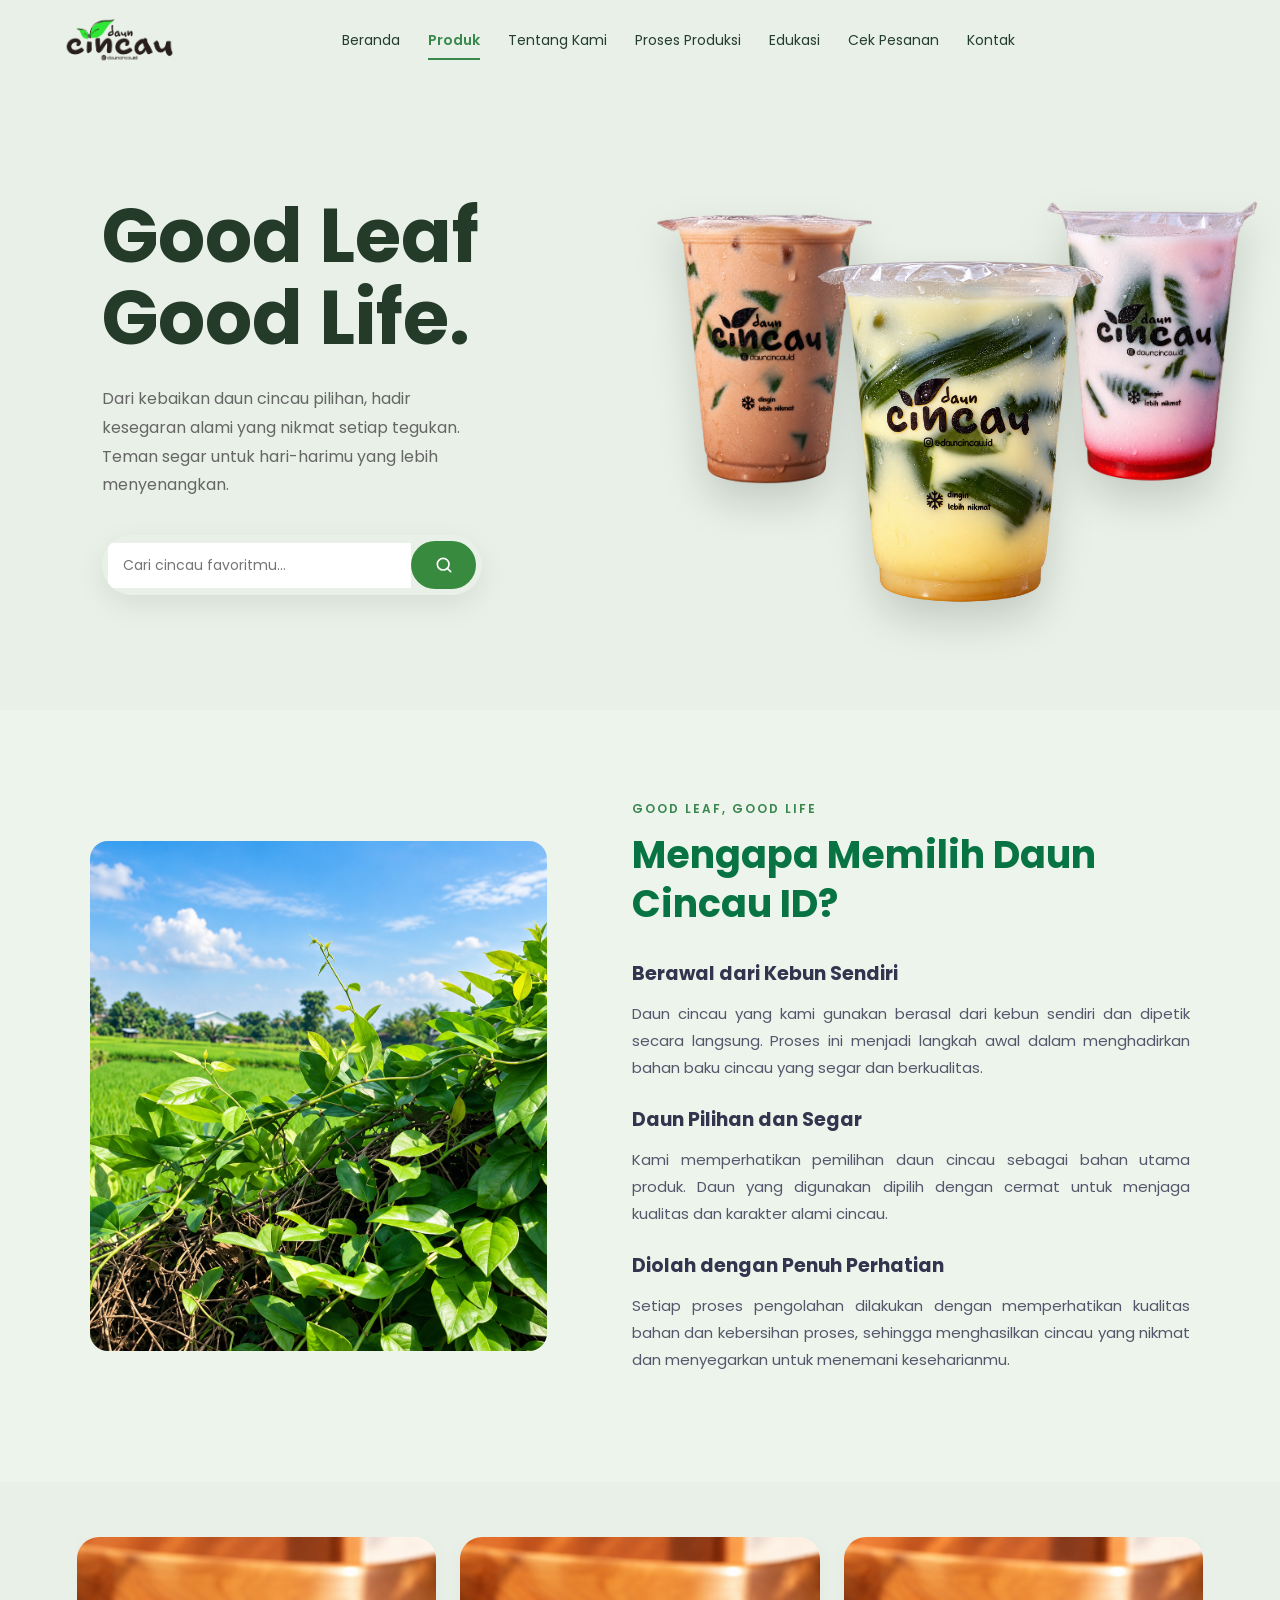
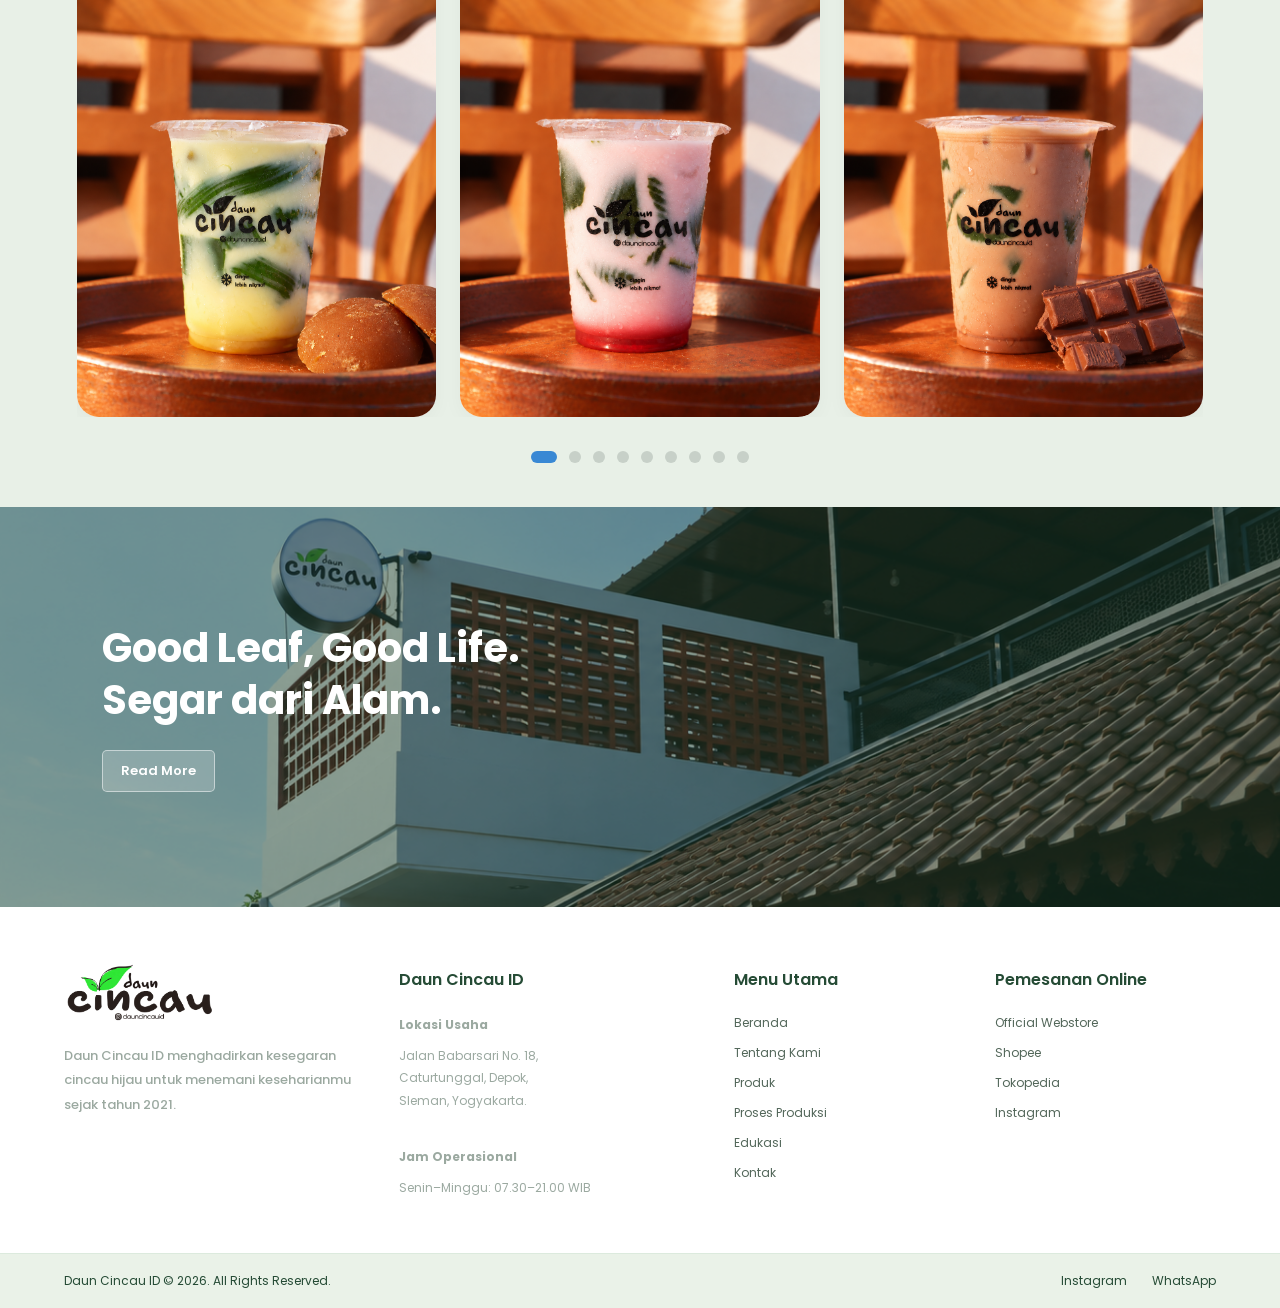
==== index.html @ abc5b87b "Melengkapi bagian payment dan memperbaiki navigasi semua halaman" ====
<!doctype html>
<html lang="en">
  <head>
    <meta charset="UTF-8" />
    <meta name="viewport" content="width=device-width, initial-scale=1.0" />
    <title>Farmest - Investing in Farm</title>

    <link rel="stylesheet" href="style.css" />

    <link
      href="https://fonts.googleapis.com/css2?family=Playfair+Display:wght@600;700&family=Poppins:wght@300;400;500;600&display=swap"
      rel="stylesheet"
    />
  </head>

  <body>
    
<!-- HEADER BERANDA -->
<header>
  <nav class="navbar">

    <!-- LOGO -->
    <div class="logo">
      <a href="index.html">
        <img
          src="picture/logodauncincauid.png"
          alt="Logo Daun Cincau ID"
        />
      </a>
    </div>

        <ul class="menu">
          <li><a href="index.html">Beranda</a></li>
          <li><a href="produk.html" class="active">Produk</a></li>
          <li><a href="tentangKami/tentang.html">Tentang Kami</a></li>
          <li><a href="produksiCincau/produksi.html">Proses Produksi</a></li>
          <li><a href="edukasiCincau/edukasi.html">Edukasi</a></li>
          <li><a href="cek-pesanan.html">Cek Pesanan</a></li>
          <li><a href="kontak.html">Kontak</a></li>
      </ul>

    <!-- INSTAGRAM -->
    <div class="navbar-actions">
      <a
        href="https://www.instagram.com/dauncincauid/"
        class="header-instagram"
        target="_blank"
        rel="noopener noreferrer"
        aria-label="Instagram Daun Cincau ID"
      >
      </a>
    </div>

  </nav>
</header>


    <section class="hero">
      <div class="hero-text">
        <h1>
          Good Leaf <br />
          Good Life.
        </h1>

        <p>
          Dari kebaikan daun cincau pilihan, hadir kesegaran alami yang nikmat
          setiap tegukan. Teman segar untuk hari-harimu yang lebih menyenangkan.
        </p>

        <div class="search-box">
            <input type="text" placeholder="Cari cincau favoritmu..." />

            <button type="button" aria-label="Cari">
              <svg
                xmlns="http://www.w3.org/2000/svg"
                width="22"
                height="22"
                viewBox="0 0 24 24"
                fill="none"
                stroke="currentColor"
                stroke-width="2"
                stroke-linecap="round"
                stroke-linejoin="round"
              >
                <circle cx="11" cy="11" r="7"></circle>
                <path d="m20 20-4-4"></path>
              </svg>
            </button>
          </div>
        </div>
      </div>

      <div class="hero-image">
        <img class="product product2" src="picture/cincauMinumCoklat.png" />
        <img class="product product3" src="picture/cincauMinumOriginal.png" />
        <img class="product product4" src="picture/cincauMinumFrambozen.png" />
      </div>
    </section>

    

<!-- =========================
     SECTION KEUNGGULAN DAUN CINCAU
========================= -->
<section class="cincau-benefits" id="Edukasi">

  <div class="benefits-container">

    <!-- FOTO SEBELAH KIRI -->
    <div class="benefits-image">
      <img
        src="picture/lahandauncincau.png"
        alt="Daun cincau segar dari kebun Daun Cincau ID"
      />
    </div>

    <!-- INFORMASI SEBELAH KANAN -->
    <div class="benefits-content">

      <span class="benefits-tag">GOOD LEAF, GOOD LIFE</span>

      <h2>Mengapa Memilih Daun Cincau ID?</h2>

      <div class="benefit-item">
        <h3>Berawal dari Kebun Sendiri</h3>
        <p>
          Daun cincau yang kami gunakan berasal dari kebun sendiri
          dan dipetik secara langsung. Proses ini menjadi langkah
          awal dalam menghadirkan bahan baku cincau yang segar
          dan berkualitas.
        </p>
      </div>

      <div class="benefit-item">
        <h3>Daun Pilihan dan Segar</h3>
        <p>
          Kami memperhatikan pemilihan daun cincau sebagai bahan
          utama produk. Daun yang digunakan dipilih dengan cermat
          untuk menjaga kualitas dan karakter alami cincau.
        </p>
      </div>

      <div class="benefit-item">
        <h3>Diolah dengan Penuh Perhatian</h3>
        <p>
          Setiap proses pengolahan dilakukan dengan memperhatikan
          kualitas bahan dan kebersihan proses, sehingga menghasilkan
          cincau yang nikmat dan menyegarkan untuk menemani
          keseharianmu.
        </p>
      </div>

    </div>

  </div>

</section>






<!-- =========================
     PRODUCT CAROUSEL
========================= -->

<section class="product-gallery" id="galeri">

  <div class="gallery-container">

    <div class="gallery-track" id="galleryTrack">

      <!-- FOTO 1 -->
      <div class="gallery-card">
        <img src="picture/SiapMinumOriginal.png" alt="Cincau Original">
      </div>

      <!-- FOTO 2 -->
      <div class="gallery-card">
        <img src="picture/SiapMinumFrambozen.png" alt="Cincau Frambozen">
      </div>

      <!-- FOTO 3 -->
      <div class="gallery-card">
        <img src="picture/SiapMinumCoklat.png" alt="Cincau Cokelat">
      </div>

      <!-- FOTO 4 -->
      <div class="gallery-card">
        <img src="picture/Krimer.png" alt="Produk Daun Cincau">
      </div>

      <!-- FOTO 5 -->
      <div class="gallery-card">
        <img src="picture/KuahOriginal.png" alt="Produk Daun Cincau">
      </div>

      <!-- FOTO 6 -->
      <div class="gallery-card">
        <img src="picture/KuahFrambozen.png" alt="Produk Daun Cincau">
      </div>

      <!-- FOTO 7 -->
      <div class="gallery-card">
        <img src="picture/KuahCoklat.png" alt="Produk Daun Cincau">
      </div>

      <!-- FOTO 8 -->
      <div class="gallery-card">
        <img src="picture/GulaJawaCair.png" alt="Produk Daun Cincau">
      </div>

    </div>

  </div>

  <!-- DOT NAVIGATION -->
  <div class="gallery-dots" id="galleryDots"></div>

</section>



    <!-- BANNER FOTO TOKO -->

    <section class="reference-banner">
      <div class="reference-banner-overlay"></div>

      <div class="reference-banner-content">
        <h2>
          Good Leaf, Good Life.<br />
          Segar dari Alam.
        </h2>

        <a href="tentang.html" class="reference-read-more"> Read More </a>
      </div>
    </section>

    <!-- FOOTER -->
    <footer class="site-footer">
      <!-- LOGO DAN DESKRIPSI -->
      <div class="footer-brand">
        <img
          src="picture/logodauncincauid.png"
          alt="Logo Daun Cincau ID"
          class="footer-logo"
        />

        <p class="footer-description">
          Daun Cincau ID menghadirkan kesegaran cincau hijau untuk menemani
          keseharianmu sejak tahun 2021.
        </p>
      </div>

      <!-- INFORMASI USAHA -->
      <div class="footer-column">
        <h3>Daun Cincau ID</h3>

        <p><strong>Lokasi Usaha</strong></p>
        <p>
          Jalan Babarsari No. 18,<br />
          Caturtunggal, Depok,<br />
          Sleman, Yogyakarta.
        </p>

        <br />

        <p><strong>Jam Operasional</strong></p>
        <p>Senin–Minggu: 07.30–21.00 WIB</p>
      </div>

      <!-- MENU -->
      <div class="footer-column">
        <h3>Menu Utama</h3>

        <a href="#beranda">Beranda</a>
        <a href="tentang.html">Tentang Kami</a>
        <a href="produk.html">Produk</a>
        <a href="produksi.html">Proses Produksi</a>
        <a href="edukasi.html">Edukasi</a>
        <a href="kontak.html">Kontak</a>
      </div>

      <!-- TOKO ONLINE -->
      <div class="footer-column">
        <h3>Pemesanan Online</h3>

        <a
          href="https://take.app/id/dauncincauid"
          target="_blank"
          rel="noopener noreferrer"
        >
          Official Webstore
        </a>

        <a
          href="https://shopee.co.id/"
          target="_blank"
          rel="noopener noreferrer"
        >
          Shopee
        </a>

        <a
          href="https://www.tokopedia.com/"
          target="_blank"
          rel="noopener noreferrer"
        >
          Tokopedia
        </a>

        <a
          href="https://www.instagram.com/dauncincauid/"
          target="_blank"
          rel="noopener noreferrer"
        >
          Instagram
        </a>
      </div>
    </footer>

    <!-- COPYRIGHT -->
    <div class="footer-bottom">
      <p>Daun Cincau ID © 2026. All Rights Reserved.</p>

      <div class="footer-socials">
        <a
          href="https://www.instagram.com/dauncincauid/"
          target="_blank"
          rel="noopener noreferrer"
        >
          Instagram
        </a>

        <a
          href="https://wa.me/6281336544622"
          target="_blank"
          rel="noopener noreferrer"
        >
          WhatsApp
        </a>
      </div>
    </div>
    
<script src="script.js"></script>

<script>
(() => {
  const header = document.querySelector("header");
  if (!header) return;

  let lastY = window.scrollY;
  let ticking = false;

  window.addEventListener("scroll", () => {
    if (ticking) return;
    ticking = true;

    requestAnimationFrame(() => {
      const currentY = window.scrollY;
      const difference = currentY - lastY;

      if (currentY < 50 || difference < -3) {
        header.classList.remove("header-hidden");
      } else if (difference > 3) {
        header.classList.add("header-hidden");
      }

      lastY = currentY;
      ticking = false;
    });
  }, { passive: true });
})();
</script>

</body>
</html>
---- style.css ----
/* =====================
   GLOBAL
===================== */

* {
  margin: 0;
  padding: 0;
  box-sizing: border-box;
}

body {
  font-family: "Poppins", sans-serif;
  background: #f8f5ed;
  color: #243b2a;
  overflow-x: hidden;
}

/* SEMUA JUDUL MENGGUNAKAN FONT POPPINS */
h1,
h2,
h3,
h4,
h5,
h6 {
  font-family: "Poppins", sans-serif;
}

button {
  border: none;
  cursor: pointer;
  background: #3d8b3d;
  color: white;
  padding: 14px 30px;
  border-radius: 30px;
  font-size: 15px;
  transition: 0.3s;
}

button:hover {
  background: #286628;
  transform: translateY(-3px);
}

/* =====================
 NAVBAR
===================== */

/* BACKGROUND NAVBAR PUTIH */

header {
  position: fixed;
  top: 0;
  left: 0;
  width: 100%;
  z-index: 1000;
  background: #ffffff;
  transition: transform 0.35s ease;
}

/* Header disembunyikan saat scroll ke bawah */
header.header-hidden {
  transform: translateY(-100%);
}

.navbar {
  width: 90%;
  margin: auto;
  padding: 15px 0;
  display: flex;
  justify-content: space-between;
  align-items: center;
}

.logo img {
  width: 110px;
  height: auto;
  object-fit: contain;
}

.menu {
  list-style: none;
  display: flex;
  align-items: center;
  gap: 30px;
}

.menu li {
  font-size: 14px;
}

.menu li:hover {
  color: #3d8b3d;
}

.header-instagram {
  display: flex;
  align-items: center;
  justify-content: center;
  margin-left: 10px;
}

.header-instagram img {
  width: 24px;
  height: 24px;
  object-fit: contain;
  transition: transform 0.3s ease;
}

.header-instagram:hover img {
  transform: scale(1.1);
}

/* =====================
 HERO
===================== */

.hero {
  min-height: 100vh;

  display: flex;
  align-items: center;
  justify-content: space-between;

  padding: 120px 8% 60px;

  /* Gradasi hijau mint dengan sedikit nuansa biru */
  background: linear-gradient(180deg, #e7f4ec 0%, #edf6ef 55%, #f8f5ed 100%);
}

.hero-text {
  width: 45%;
}

.tag {
  display: inline-block;

  background: #d8efd2;

  color: #357033;

  padding: 8px 20px;

  border-radius: 20px;

  font-size: 14px;

  margin-bottom: 20px;
}

.hero h1 {
  font-size: 75px;

  line-height: 1.1;

  margin-bottom: 25px;
}

.hero p {
  color: #666;

  width: 80%;

  line-height: 1.8;

  margin-bottom: 35px;
}

.search-box {
  background: white;
  width: 380px;
  max-width: 100%;
  padding: 6px;
  border-radius: 50px;
  display: flex;
  align-items: center;
  overflow: hidden;
  box-shadow: 0 10px 30px rgba(0, 0, 0, 0.08);
}

.search-box input {
  flex: 1;
  min-width: 0;
  border: none;
  outline: none;
  padding: 12px 15px;
  font-size: 14px;
  font-family: "Poppins", sans-serif;
}

.search-box button {
  flex-shrink: 0;
  width: 65px;
  height: 48px;
  padding: 0;
  border: none;
  border-radius: 30px;
  background: #388b3e;
  color: white;
  display: flex;
  align-items: center;
  justify-content: center;
}

.search-box button svg {
  width: 20px;
  height: 20px;
}

.hero-image {
  width: 50%;
  height: 550px;
  position: relative;
}

/* STYLE UMUM SEMUA PRODUK */
.product {
  position: absolute;
  object-fit: contain;
  filter: drop-shadow(0 20px 20px rgba(0, 0, 0, 0.15));
  animation: float 4s infinite ease-in-out;
}

/* FRAMBOZEN - utama/tengah */
.product2 {
  width: 240px;
  left: 5px;
  top: 60px;
  z-index: 2;
  animation-delay: 0.5s;
}

/* LEMON / KUNING */
.product3 {
  width: 300px;
  left: 170px;
  top: 100px;
  z-index: 4;
  animation-delay: 1s;
}

/* COKELAT - kecil depan bawah */
.product4 {
  width: 240px;
  left: 390px;
  top: 60px;
  z-index: 2;
  animation-delay: 1.5s;
}

@keyframes float {
  0% {
    transform: translateY(0px);
  }
  50% {
    transform: translateY(-15px);
  }
  100% {
    transform: translateY(0px);
  }
}

/* =====================
 DASHBOARD
===================== */

.dashboard {
  padding: 100px 8%;

  display: flex;

  align-items: center;

  gap: 80px;
}

.dash-image {
  width: 50%;
}

.dash-image img {
  width: 100%;

  border-radius: 30px;

  box-shadow: 0 20px 40px rgba(0, 0, 0, 0.1);
}

.dash-text {
  width: 40%;
}

.dash-text h2,
.mobile h2 {
  font-size: 45px;

  margin-bottom: 20px;
}

.dash-text p,
.mobile p {
  color: #666;

  line-height: 1.8;

  margin-bottom: 30px;
}

/* =====================
 MOBILE APP
===================== */

.mobile {
  padding: 100px 10%;

  background: #eaf5df;

  display: flex;

  align-items: center;

  justify-content: space-around;
}

.mobile img {
  width: 280px;

  animation: phone 3s infinite;
}

@keyframes phone {
  50% {
    transform: rotate(3deg) translateY(-15px);
  }
}

/* =====================
 FARM CARD
===================== */

.cincau {
  padding: 100px 8%;

  text-align: center;
}

.cincau h2 {
  font-size: 45px;

  margin-bottom: 50px;
}

.cards {
  display: flex;

  gap: 30px;

  justify-content: center;
}

.card {
  background: white;

  width: 320px;

  padding: 20px;

  border-radius: 25px;

  text-align: left;

  box-shadow: 0 15px 35px rgba(0, 0, 0, 0.08);

  transition: 0.3s;
}

.card:hover {
  transform: translateY(-15px);
}

.card img {
  width: 100%;

  height: 200px;

  object-fit: cover;

  border-radius: 20px;
}

.card h3 {
  margin-top: 20px;

  font-size: 25px;
}

.card p {
  color: #777;

  margin: 10px 0 20px;
}

/* =====================
 STATS
===================== */

.stats {
  background: #234b27;

  color: white;

  padding: 80px 10%;

  text-align: center;
}

.stats h2 {
  font-size: 45px;

  margin-bottom: 50px;
}

.numbers {
  display: flex;

  justify-content: center;

  gap: 100px;
}

.numbers h1 {
  font-size: 50px;
}

.numbers p {
  opacity: 0.8;
}

/* =====================
 FOOTER
===================== */

footer {
  background: #172c19;

  color: white;

  padding: 60px 10%;

  display: flex;

  justify-content: space-between;
}

footer p {
  opacity: 0.7;

  margin-top: 10px;
}

/* =====================
 RESPONSIVE
===================== */

@media (max-width: 900px) {
  .menu {
    display: none;
  }

  .hero,
  .dashboard,
  .mobile {
    flex-direction: column;

    text-align: center;
  }

  .hero-text,
  .hero-image,
  .dash-text,
  .dash-image {
    width: 100%;
  }

  .hero h1 {
    font-size: 50px;
  }

  .search-box {
    width: 100%;
  }

  .cards {
    flex-direction: column;

    align-items: center;
  }

  .numbers {
    flex-direction: column;

    gap: 40px;
  }

  footer {
    flex-direction: column;

    gap: 30px;
  }
}

/* NAVIGASI HEADER */
header nav a,
header nav a:visited,
nav ul li a,
nav ul li a:visited {
  color: #243e2b;
  text-decoration: none;
  font: inherit;
  cursor: pointer;
  transition: color 0.3s ease;
}

/* Ketika kursor diarahkan ke menu */
header nav a:hover,
nav ul li a:hover {
  color: #438e42;
  text-decoration: none;
}

/* Menjaga jarak dan bentuk navigasi */
header nav ul,
nav ul {
  list-style: none;
}

/* Tombol aktif */
header nav a:active,
nav ul li a:active {
  color: #438e42;
}

/* Memperpendek jarak setelah hero dan pencarian */
.hero {
  min-height: auto;
  height: auto;
  padding-bottom: 40px;
}

/* Merapikan jarak section produk */
.cincau {
  margin-top: 0;
  padding-top: 45px;
  padding-bottom: 70px;
}

/* Jarak judul dengan deskripsi */
.product-heading {
  margin-top: 0;
  margin-bottom: 35px;
}

.product-heading .tag {
  margin-bottom: 12px;
}

.product-heading h2 {
  margin-top: 0;
  margin-bottom: 18px;
}

.product-heading p {
  margin-top: 0;
  line-height: 1.7;
}

/* Tampilan HP */
@media (max-width: 560px) {
  .hero {
    padding-bottom: 25px;
  }

  .cincau {
    padding-top: 30px;
    padding-bottom: 45px;
  }

  .product-heading {
    margin-bottom: 25px;
  }
}

/* BANNER FOTO TOKO */
.reference-banner {
  position: relative;
  min-height: 400px;
  display: flex;
  align-items: center;
  padding: 100px 8%;
  background-image: url("picture/DaunCincauTempat.png");
  background-position: center bottom 100%;
  background-size: cover;
  overflow: hidden;
}

.reference-banner-overlay {
  position: absolute;
  inset: 0;
  background: rgba(27, 64, 42, 0.5);
}

.reference-banner-content {
  position: relative;
  z-index: 1;
  max-width: 500px;
  color: white;
}

.reference-banner-content h2 {
  font-size: clamp(30px, 4vw, 42px);
  line-height: 1.25;
  margin-bottom: 15px;
}

.reference-banner-content p {
  font-size: 14px;
  margin-bottom: 22px;
}

.reference-banner-content {
  position: relative;
  z-index: 1;
  max-width: 550px;
  color: white;
}

.reference-banner-content h2 {
  font-family: "Poppins", sans-serif;
  font-size: clamp(30px, 4vw, 40px);
  font-weight: 700;
  line-height: 1.3;
  color: white;
  margin-bottom: 24px;
}

.reference-read-more {
  display: inline-block;
  padding: 10px 18px;
  color: white;
  background: rgba(255, 255, 255, 0.2);
  border: 1px solid rgba(255, 255, 255, 0.5);
  border-radius: 5px;
  text-decoration: none;
  font-size: 13px;
  font-weight: 600;
}

@media (max-width: 560px) {
  .reference-banner-content h2 {
    font-size: 27px;
  }
}

/* FOOTER PUTIH */
.site-footer {
  display: grid;
  grid-template-columns: 1.2fr 1.2fr 1fr 1fr;
  gap: 40px;
  padding: 45px 5%;
  background: #ffffff;
  color: #353451;
  font-family: "Poppins", sans-serif;
}

.footer-logo {
  width: 150px;
  max-width: 100%;
  height: auto;
  object-fit: contain;
  margin-bottom: 25px;
}

.footer-description {
  max-width: 340px;
  font-size: 12px;
  line-height: 1.7;
  font-weight: 500;
}

.footer-column h3 {
  font-family: "Poppins", sans-serif;
  font-size: 16px;
  margin-bottom: 25px;
}

.footer-column p,
.footer-column a {
  color: #51516a;
  font-size: 12px;
  line-height: 1.5;
}

.footer-column a {
  display: block;
  width: fit-content;
  max-width: 100%;
  text-decoration: none;
  margin-bottom: 3px;
  overflow-wrap: anywhere;
}

.footer-column a:hover {
  color: #ffffff;
}

/* BAR COPYRIGHT COKELAT */
.footer-bottom {
  display: flex;
  align-items: center;
  justify-content: space-between;
  gap: 20px;
  padding: 18px 5%;
  background: #3d8b3d;
  color: white;
  font-family: "Poppins", sans-serif;
}

.footer-bottom p,
.footer-socials a {
  font-size: 11px;
  color: white;
  text-decoration: none;
}

.footer-socials {
  display: flex;
  gap: 18px;
}

/* TABLET */
@media (max-width: 900px) {
  .site-footer {
    grid-template-columns: repeat(2, minmax(0, 1fr));
    gap: 35px;
  }
}

/* HP */
@media (max-width: 560px) {
  .reference-banner {
    min-height: 280px;
    padding: 40px 7%;
  }

  .reference-banner-content h2 {
    font-size: 29px;
  }

  .site-footer {
    grid-template-columns: 1fr;
    gap: 30px;
    padding: 35px 7%;
  }

  .footer-logo {
    width: 120px;
    margin-bottom: 18px;
  }

  .footer-column h3 {
    margin-bottom: 12px;
  }

  .footer-bottom {
    flex-direction: column;
    align-items: flex-start;
    padding: 18px 7%;
  }
}

/* CAROUSEL GALERI PRODUK */
.product-gallery {
  padding: 25px 8% 35px;
  background: linear-gradient(180deg, #e7f4ec 0%, #edf6ef 55%, #f8f5ed 100%);
  overflow: hidden;
}

.gallery-wrapper {
  width: 100%;
  overflow: hidden;
}

.gallery-track {
  display: flex;
  gap: 20px;
  transition: transform 0.45s ease;
}

.gallery-card {
  flex: 0 0 calc((100% - 40px) / 3);
  height: 450px;
  overflow: hidden;
  border-radius: 22px;
  background: #fafafa;
}

.gallery-card img {
  display: block;
  width: 100%;
  height: 100%;
  object-fit: cover;
  object-position: center;
}

/* TITIK NAVIGASI */
.gallery-dots {
  display: flex;
  justify-content: center;
  align-items: center;
  gap: 10px;
  margin-top: 22px;
}

.gallery-dot {
  width: 10px;
  height: 10px;
  padding: 0;
  border: none;
  border-radius: 50%;
  background: #cecece;
  cursor: pointer;
}

.gallery-dot.active {
  background: #328cff;
}

/* TABLET */
@media (max-width: 992px) {
  .gallery-card {
    flex-basis: calc((100% - 20px) / 2);
    height: 380px;
  }
}

/* HP */
@media (max-width: 600px) {
  .product-gallery {
    padding: 20px 6% 30px;
  }

  .gallery-card {
    flex-basis: 100%;
    height: 350px;
    border-radius: 18px;
  }
}

/* =========================
   DAUN CINCAU DARI KEBUN
========================= */

.cincau-origin {
  padding: 55px 7% 0;
  background: linear-gradient(180deg, #e7f4ec 0%, #edf6ef 55%, #f8f5ed 100%);
  text-align: center;
  overflow: hidden;
}

.origin-heading h2 {
  margin: 0 0 12px;
  color: #087443;
  font-family: "Poppins", sans-serif;
  font-size: clamp(32px, 4vw, 54px);
  font-weight: 400;
}

.origin-heading p {
  margin: 0;
  color: #087443;
  font-family: "Poppins", sans-serif;
  font-size: 17px;
}

/* IKON BULAT */
.origin-features {
  display: flex;
  justify-content: center;
  align-items: flex-start;
  gap: 28px;
  flex-wrap: wrap;
  margin: 35px auto 45px;
}

.origin-feature {
  width: 115px;
  display: flex;
  flex-direction: column;
  align-items: center;
  gap: 10px;
}

.origin-icon {
  width: 86px;
  height: 86px;
  border: 2px solid #29965c;
  border-radius: 50%;
  display: flex;
  align-items: center;
  justify-content: center;
  color: #087443;
  font-size: 32px;
  background: linear-gradient(180deg, #e7f4ec 0%, #edf6ef 55%, #f8f5ed 100%);
}

.origin-feature h3 {
  margin: 0;
  color: #087443;
  font-family: "Poppins", sans-serif;
  font-size: 12px;
  font-weight: 500;
  line-height: 1.5;
}

/* FOTO KEBUN */
.origin-image {
  width: 100%;
  max-width: 1150px;
  height: 320px;
  margin: 0 auto;
  overflow: hidden;
}

.origin-image img {
  display: block;
  width: 100%;
  height: 100%;
  object-fit: cover;
  object-position: center;
}

/* RESPONSIVE */
@media (max-width: 600px) {
  .cincau-origin {
    padding: 40px 5% 0;
  }

  .origin-heading p {
    font-size: 14px;
  }

  .origin-features {
    gap: 24px 12px;
    margin: 30px auto;
  }

  .origin-feature {
    width: calc((100% - 24px) / 3);
  }

  .origin-icon {
    width: 65px;
    height: 65px;
    font-size: 25px;
  }

  .origin-feature h3 {
    font-size: 11px;
  }

  .origin-image {
    height: 220px;
  }
}

/* =========================
   SECTION DAUN CINCAU
========================= */

.kebun-cincau {
  width: 100%;
  padding: 75px 8%;
  box-sizing: border-box;

  background: linear-gradient(180deg, #edf6ef 0%, #f4f6ee 100%);
}

.kebun-container {
  max-width: 1400px;
  margin: 0 auto;

  display: grid;
  grid-template-columns: 1fr 0.9fr;
  align-items: center;
  gap: 65px;
}

/* BAGIAN TEKS */

.kebun-text {
  max-width: 570px;
}

.kebun-label {
  display: inline-block;
  margin-bottom: 16px;
  padding: 8px 16px;

  background: linear-gradient(180deg, #e7f4ec 0%, #edf6ef 55%, #f8f5ed 100%);
  color: #398047;

  border-radius: 30px;

  font-family: "Poppins", sans-serif;
  font-size: 12px;
  font-weight: 500;
  letter-spacing: 1px;
}

.kebun-text h2 {
  margin: 0 0 22px;

  color: #24432d;

  font-family: "Poppins", sans-serif;
  font-size: clamp(30px, 3vw, 42px);
  font-weight: 600;
  line-height: 1.3;
}

.kebun-text p {
  margin: 0;

  color: #647066;

  font-family: "Poppins", sans-serif;
  font-size: 15px;
  font-weight: 400;
  line-height: 1.95;
}

/* TOMBOL */

.kebun-button {
  display: inline-flex;
  align-items: center;
  gap: 12px;

  margin-top: 26px;
  padding: 13px 23px;

  background: #398747;
  color: #ffffff;

  border-radius: 30px;

  font-family: "Poppins", sans-serif;
  font-size: 13px;
  font-weight: 500;
  text-decoration: none;

  transition:
    background 0.25s ease,
    transform 0.25s ease;
}

.kebun-button:hover {
  background: #2e703b;
  transform: translateY(-2px);
}

/* FOTO BERBENTUK KOTAK */

.kebun-image {
  position: relative;
  width: 100%;
  max-width: 480px;
  aspect-ratio: 1 / 1;

  justify-self: end;

  border-radius: 22px;
  overflow: hidden;

  box-shadow: 0 18px 45px rgba(42, 76, 48, 0.12);
}

.kebun-image img {
  display: block;
  width: 100%;
  height: 100%;

  object-fit: cover;
  object-position: center;

  transition: transform 0.5s ease;
}

.kebun-image:hover img {
  transform: scale(1.04);
}

/* KETERANGAN DI ATAS FOTO */

.kebun-image-caption {
  position: absolute;
  left: 16px;
  right: 16px;
  bottom: 16px;

  display: flex;
  align-items: center;
  gap: 12px;

  padding: 14px 17px;

  background: rgba(255, 255, 255, 0.92);
  border: 1px solid rgba(255, 255, 255, 0.7);
  border-radius: 15px;

  box-sizing: border-box;
  backdrop-filter: blur(8px);
}

.caption-icon {
  display: flex;
  align-items: center;
  justify-content: center;

  flex-shrink: 0;
  width: 38px;
  height: 38px;

  border-radius: 50%;
  background: #e3f1df;
  color: #398747;

  font-size: 22px;
}

.kebun-image-caption p {
  margin: 0;

  color: #6b766b;

  font-family: "Poppins", sans-serif;
  font-size: 11px;
  line-height: 1.5;
}

/* RESPONSIVE TABLET */

@media (max-width: 900px) {
  .kebun-cincau {
    padding: 60px 6%;
  }

  .kebun-container {
    gap: 35px;
    grid-template-columns: 1fr 0.85fr;
  }

  .kebun-text h2 {
    font-size: 30px;
  }

  .kebun-text p {
    font-size: 14px;
  }

  .kebun-image-caption {
    left: 10px;
    right: 10px;
    bottom: 10px;
    padding: 10px;
    gap: 8px;
  }
}

/* RESPONSIVE HP */

@media (max-width: 600px) {
  .kebun-cincau {
    padding: 48px 6%;
  }

  .kebun-container {
    grid-template-columns: 1fr;
    gap: 30px;
  }

  .kebun-text {
    max-width: 100%;
  }

  .kebun-text h2 {
    font-size: 29px;
  }

  .kebun-text p {
    font-size: 14px;
    line-height: 1.85;
  }

  .kebun-button {
    margin-top: 20px;
  }

  .kebun-image {
    justify-self: center;
    max-width: 100%;
    width: 100%;
    aspect-ratio: 1 / 1;
    border-radius: 18px;
  }
}

/* HEADER HIDE & SHOW */
header {
  position: fixed !important;
  top: 0;
  left: 0;
  right: 0;
  width: 100%;
  z-index: 9999;
  background: #ffffff;
  transform: translateY(0);
  transition: transform 0.3s ease-in-out;
  will-change: transform;
}

header.header-hidden {
  transform: translateY(-110%) !important;
}

/* HOME BANNER FULL SCREEN */
.home-banner {
  position: relative;
  width: 100%;
  height: calc(100vh - 92px);
  min-height: 600px;
  display: flex;
  align-items: center;
  padding: 60px 9%;
  box-sizing: border-box;
  overflow: hidden;
  isolation: isolate;
}

.home-banner-image {
  position: absolute;
  inset: 0;
  z-index: -2;
  width: 100%;
  height: 100%;
  object-fit: cover;
  object-position: center 65%;
}

.home-banner-overlay {
  position: absolute;
  inset: 0;
  z-index: -1;
  background: linear-gradient(
    90deg,
    rgba(25, 55, 35, 0.65),
    rgba(25, 55, 35, 0.3) 55%,
    rgba(25, 55, 35, 0.05)
  );
  pointer-events: none;
}

.home-banner-content {
  position: relative;
  z-index: 1;
  width: 100%;
  max-width: 650px;
  color: white;
}

.home-banner-content h1 {
  margin: 0 0 22px;
  font-family: "Poppins", sans-serif;
  font-size: clamp(48px, 5.5vw, 82px);
  font-weight: 700;
  line-height: 1.12;
}

.home-banner-content p {
  margin: 0 0 30px;
  font-size: 21px;
  line-height: 1.6;
}

.home-read-more {
  display: inline-block;
  padding: 13px 25px;
  color: white;
  text-decoration: none;
  font-size: 16px;
  background: rgba(255, 255, 255, 0.22);
  border: 1px solid rgba(255, 255, 255, 0.65);
  border-radius: 10px;
  transition: background 0.3s ease;
}

.home-read-more:hover {
  background: rgba(255, 255, 255, 0.4);
}

@media (max-width: 600px) {
  .home-banner {
    height: 75vh;
    min-height: 480px;
    padding: 40px 7%;
  }

  .home-banner-image {
    object-position: 60% center;
  }

  .home-banner-content h1 {
    font-size: 46px;
  }

  .home-banner-content p {
    font-size: 17px;
  }
}

/* =========================
   BACKGROUND SAGE SERAGAM
========================= */

:root {
  --sage-background: linear-gradient(
    180deg,
    #e7f4ec 0%,
    #edf6ef 55%,
    #f8f5ed 100%
  );
}

/* =====================================
   GLOBAL BACKGROUND HIJAU SAGE SERAGAM
===================================== */

:root {
  --sage: #e8f0e7;
  --sage-dark: #294b38;
}

/* Background dasar seluruh halaman */
html,
body {
  background: var(--sage) !important;
  background-image: none;
}

/* Header dan navigasi */
header {
  background: var(--sage) !important;
}

/* Semua section utama */
.hero,
.dashboard,
.mobile,
.cincau,
.stats,
.site-footer,
.product-gallery,
.cincau-origin,
.kebun-cincau {
  background: var(--sage) !important;
  background-image: none !important;
}

/* Kartu produk dan pencarian */
.card,
.search-box {
  background: var(--sage) !important;
}

/* Ikon dan label */
.origin-icon,
.kebun-label {
  background: var(--sage) !important;
  background-image: none !important;
}

/* Footer bagian bawah */
.footer-bottom {
  background: var(--sage) !important;
  color: var(--sage-dark) !important;
}

.footer-bottom p,
.footer-socials a {
  color: var(--sage-dark) !important;
}

/* Warna teks utama */
.site-footer,
.site-footer .footer-column h3 {
  color: var(--sage-dark);
}

/* Banner beranda dan banner foto toko
   tetap menggunakan gambar aslinya */
.home-banner {
  background-color: var(--sage);
}

.home-banner-image {
  object-fit: cover;
}

.reference-banner {
  background-color: var(--sage);
  background-size: cover;
  background-repeat: no-repeat;
}

/* Tampilan mobile */
@media (max-width: 600px) {
  body {
    background: var(--sage) !important;
  }
}

/* =========================
   GALERI PRODUK
========================= */

.product-gallery {
  width: 100%;
  padding: 65px 5% 70px;
  box-sizing: border-box;
  background: #e8f0e7;
  overflow: hidden;
}

.gallery-heading {
  text-align: center;
  margin: 0 auto 35px;
}

.gallery-heading h2 {
  margin: 14px 0;
  color: #294b38;
  font-family: "Poppins", sans-serif;
  font-size: clamp(28px, 3vw, 42px);
}

.gallery-heading p {
  max-width: 600px;
  margin: 0 auto;
  color: #64786a;
  font-family: "Poppins", sans-serif;
  font-size: 14px;
  line-height: 1.8;
}

.gallery-wrapper {
  width: 100%;
  max-width: 1250px;
  margin: 0 auto;
}

/* Area yang menutupi foto di luar tampilan */
.gallery-viewport {
  width: 100%;
  overflow: hidden;
}

/* Barisan foto */
.gallery-track {
  display: flex;
  gap: 20px;
  width: 100%;
  transform: translateX(0);
  transition: transform 0.45s ease;
  will-change: transform;
}

/* Kartu foto */
.gallery-card {
  flex: 0 0 calc((100% - 40px) / 3);
  min-width: 0;
  height: 280px;
  overflow: hidden;
  border-radius: 18px;
  background: #f8f5ed;
}

.gallery-card img {
  display: block;
  width: 100%;
  height: 100%;
  object-fit: cover;
  transition: transform 0.4s ease;
}

.gallery-card:hover img {
  transform: scale(1.04);
}

/* =========================
   DOTS NAVIGASI
========================= */

.gallery-dots {
  display: flex;
  justify-content: center;
  align-items: center;
  flex-wrap: wrap;
  gap: 10px;
  width: 100%;
  min-height: 20px;
  margin: 25px auto 0;
}

.gallery-dot {
  display: block;
  flex: 0 0 10px;
  width: 10px;
  height: 10px;
  padding: 0;
  border: none;
  border-radius: 50%;
  background: #c4d1c5;
  cursor: pointer;
  transition:
    background 0.3s ease,
    width 0.3s ease;
}

.gallery-dot.active {
  flex-basis: 25px;
  width: 25px;
  border-radius: 10px;
  background: #378b50;
}

.gallery-dot:hover {
  background: #378b50;
}

.gallery-dot:focus-visible {
  outline: 2px solid #294b38;
  outline-offset: 4px;
}

/* =========================
   RESPONSIVE TABLET
========================= */

@media (max-width: 992px) {
  .gallery-card {
    flex-basis: calc((100% - 20px) / 2);
    height: 260px;
  }
}

/* =========================
   RESPONSIVE HP
========================= */

@media (max-width: 600px) {
  .product-gallery {
    padding: 45px 5% 55px;
  }

  .gallery-heading {
    margin-bottom: 25px;
  }

  .gallery-track {
    gap: 14px;
  }

  .gallery-card {
    flex-basis: 100%;
    height: 240px;
    border-radius: 14px;
  }

  .gallery-dots {
    gap: 8px;
    margin-top: 20px;
  }
}

/* FIX DOTS CAROUSEL */
#galeri .gallery-dots {
  display: flex !important;
  visibility: visible !important;
  opacity: 1 !important;
  position: relative;
  z-index: 20;

  justify-content: center;
  align-items: center;
  gap: 10px;

  width: 100%;
  min-height: 30px;
  margin: 25px auto 0;
}

#galeri .gallery-dot {
  display: block !important;
  visibility: visible !important;
  opacity: 1 !important;

  width: 11px;
  height: 11px;
  min-width: 11px;
  padding: 0;

  border: 0;
  border-radius: 50%;
  background: #bdcdbf;

  cursor: pointer;
}

#galeri .gallery-dot.active {
  width: 26px;
  border-radius: 10px;
  background: #378b50;
}

/* =========================
   KEUNGGULAN DAUN CINCAU
========================= */

.cincau-benefits {
  width: 100%;
  padding: 85px 7%;
  box-sizing: border-box;
  background: #edf4ec;
  font-family: "Poppins", sans-serif;
}

.benefits-container {
  max-width: 1400px;
  margin: auto;

  display: grid;
  grid-template-columns: 0.9fr 1.1fr;
  align-items: center;
  gap: 85px;
}

/* FOTO KIRI */

.benefits-image {
  width: 100%;
  height: 510px;
  display: flex;
  align-items: center;
  justify-content: center;
  overflow: hidden;
  border-radius: 18px;
}

.benefits-image img {
  width: 100%;
  height: 100%;
  object-fit: cover;
  object-position: center;
  display: block;
  transition: transform 0.6s ease;
}

.benefits-image:hover img {
  transform: scale(1.04);
}

/* TEKS KANAN */

.benefits-content {
  width: 100%;
}

.benefits-tag {
  display: inline-block;
  color: #39864f;
  font-size: 12px;
  font-weight: 600;
  letter-spacing: 2px;
  margin-bottom: 12px;
}

.benefits-content h2 {
  color: #087443;
  font-size: clamp(27px, 3vw, 38px);
  font-weight: 700;
  line-height: 1.3;
  margin: 0 0 30px;
}

.benefit-item {
  margin-bottom: 24px;
}

.benefit-item h3 {
  color: #34344f;
  font-size: 19px;
  font-weight: 700;
  margin: 0 0 12px;
}

.benefit-item p {
  color: #55566b;
  font-size: 15px;
  line-height: 1.8;
  text-align: justify;
  margin: 0;
}

/* RESPONSIVE */

@media (max-width: 900px) {
  .benefits-container {
    grid-template-columns: 1fr;
    gap: 35px;
  }

  .benefits-image {
    height: 380px;
  }
}

@media (max-width: 600px) {
  .cincau-benefits {
    padding: 55px 6%;
  }

  .benefits-image {
    height: 280px;
  }

  .benefits-content h2 {
    font-size: 28px;
  }

  .benefit-item h3 {
    font-size: 17px;
  }

  .benefit-item p {
    font-size: 13px;
  }
}

/* =========================
   PRODUCT CAROUSEL
========================= */

.product-gallery {
  width: 100%;
  padding: 55px 0 35px;
  background: #eaf2e9;
  overflow: hidden;
}

.gallery-container {
  width: 88%;
  max-width: 1500px;
  margin: 0 auto;
  overflow: hidden;
}

.gallery-track {
  display: flex;
  gap: 24px;
  transition: transform 0.6s ease;
  will-change: transform;
}

.gallery-card {
  flex: 0 0 30%;
  height: 480px;
  border-radius: 22px;
  overflow: hidden;
  background: #fff;
  box-shadow: 0 5px 20px rgba(0, 0, 0, 0.04);
}

.gallery-card img {
  display: block;
  width: 100%;
  height: 100%;
  object-fit: cover;
  object-position: center;
  transition: transform 0.5s ease;
}

.gallery-card:hover img {
  transform: scale(1.03);
}

/* =========================
   NAVIGATION DOTS
========================= */

.gallery-dots {
  display: flex !important;
  justify-content: center;
  align-items: center;
  gap: 12px;
  width: 100%;
  min-height: 20px;
  margin-top: 35px;
  position: relative;
  z-index: 5;
}

.gallery-dot {
  display: block !important;
  width: 12px;
  height: 12px;
  min-width: 12px;
  padding: 0;
  border: none;
  border-radius: 50%;
  background: #cccccc;
  cursor: pointer;
  transition: all 0.3s ease;
}

.gallery-dot.active {
  background: #3988d4;
  transform: scale(1.15);
}

/* TABLET */

@media (max-width: 992px) {
  .gallery-card {
    flex-basis: 46%;
    height: 400px;
  }
}

/* MOBILE */

@media (max-width: 600px) {
  .gallery-container {
    width: 88%;
  }

  .gallery-track {
    gap: 15px;
  }

  .gallery-card {
    flex-basis: 100%;
    height: 350px;
  }
}

/* =====================================
   PRODUCT CAROUSEL - FINAL STYLE
===================================== */

.product-gallery {
  width: 100%;
  padding: 55px 0 40px;
  background: #e8f0e7;
  overflow: hidden;
  box-sizing: border-box;
}

/* AREA CAROUSEL */

.gallery-container {
  width: 88%;
  max-width: 1500px;
  margin: 0 auto;
  overflow: hidden;
}

/* BARIS FOTO */

.gallery-track {
  display: flex;
  flex-wrap: nowrap;
  gap: 24px;
  width: 100%;
  transition: transform 0.5s ease;
  will-change: transform;
}

/* KARTU FOTO */

.gallery-card {
  flex: 0 0 calc((100% - 48px) / 3);
  min-width: 0;
  height: 480px;
  overflow: hidden;
  border-radius: 22px;
  background: #ffffff;
  box-shadow: 0 5px 20px rgba(0, 0, 0, 0.04);
}

.gallery-card img {
  display: block;
  width: 100%;
  height: 100%;
  object-fit: cover;
  object-position: center;
  transition: transform 0.5s ease;
}

.gallery-card:hover img {
  transform: scale(1.03);
}

/* DOT NAVIGATION */

#galeri .gallery-dots {
  display: flex;
  justify-content: center;
  align-items: center;
  gap: 12px;
  width: 100%;
  min-height: 20px;
  margin: 30px auto 0;
  position: relative;
  z-index: 10;
}

#galeri .gallery-dots[hidden] {
  display: none !important;
}

#galeri button.gallery-dot {
  flex: 0 0 12px;
  width: 12px;
  min-width: 12px;
  height: 12px;
  padding: 0;
  margin: 0;
  border: none;
  border-radius: 50%;
  background: #c7d0c8;
  cursor: pointer;
  transition: all 0.3s ease;
  transform: none;
}

#galeri button.gallery-dot.active {
  flex-basis: 26px;
  width: 26px;
  border-radius: 20px;
  background: #3988d4;
}

#galeri button.gallery-dot:hover {
  background: #3988d4;
  transform: scale(1.1);
}

/* TABLET */

@media (max-width: 992px) {
  .gallery-card {
    flex-basis: calc((100% - 24px) / 2);
    height: 400px;
  }
}

/* MOBILE */

@media (max-width: 600px) {
  .product-gallery {
    padding: 40px 0 35px;
  }

  .gallery-container {
    width: 88%;
  }

  .gallery-track {
    gap: 15px;
  }

  .gallery-card {
    flex-basis: 100%;
    height: 350px;
    border-radius: 16px;
  }

  #galeri .gallery-dots {
    margin-top: 22px;
    gap: 9px;
  }
}

.site-footer,
.footer-bottom {
  background-color: #ffffff !important;
}

/* =====================================
   HEADER & NAVBAR - SERAGAM SEMUA HALAMAN
===================================== */

header {
  position: fixed;
  top: 0;
  left: 0;
  width: 100%;
  z-index: 9999;
  background: #e8f0e7 !important;
  transition: transform 0.3s ease-in-out;
}

header.header-hidden {
  transform: translateY(-110%);
}

header .navbar {
  width: 90%;
  margin: auto;
  padding: 15px 0;
  display: flex;
  justify-content: space-between;
  align-items: center;
  gap: 20px;
}

/* LOGO */

header .logo {
  display: flex;
  align-items: center;
  flex-shrink: 0;
}

header .logo a {
  display: flex;
  align-items: center;
}

header .logo img {
  display: block;
  width: 110px;
  height: auto;
  object-fit: contain;
}

/* MENU NAVIGASI */

header .menu {
  display: flex;
  align-items: center;
  justify-content: center;
  flex: 1;
  gap: 28px;
  list-style: none;
  margin: 0;
  padding: 0;
}

header .menu li {
  font-size: 14px;
  white-space: nowrap;
}

header .menu li a {
  display: inline-block;
  color: #243e2b;
  font-family: "Poppins", sans-serif;
  font-size: 14px;
  font-weight: 400;
  text-decoration: none;
  position: relative;
  transition: color 0.3s ease;
}

header .menu li a:hover,
header .menu li a.active {
  color: #39894c;
}

header .menu li a.active {
  font-weight: 600;
}

header .menu li a.active::after {
  content: "";
  position: absolute;
  left: 0;
  bottom: -7px;
  width: 100%;
  height: 2px;
  background: #39894c;
}

/* IKON INSTAGRAM DAN KERANJANG */

header .navbar-actions {
  display: flex;
  align-items: center;
  justify-content: center;
  gap: 14px;
  flex-shrink: 0;
}

header .header-instagram {
  display: flex;
  align-items: center;
  justify-content: center;
  margin: 0;
}

header .header-instagram img {
  display: block;
  width: 24px;
  height: 24px;
  object-fit: contain;
  transition: transform 0.3s ease;
}

header .header-instagram:hover img {
  transform: scale(1.1);
}

/* KERANJANG PRODUK */

header .product-cart-trigger {
  display: flex;
  align-items: center;
  gap: 7px;
  padding: 9px 13px;
  background: #edf3e7;
  color: #294b38;
  border-radius: 25px;
  font-size: 16px;
}

header .product-cart-trigger:hover {
  background: #dce9d4;
  transform: none;
}

/* RESPONSIVE */

@media (max-width: 1150px) {
  header .navbar {
    width: 94%;
  }

  header .menu {
    gap: 15px;
  }

  header .menu li a {
    font-size: 12px;
  }
}

@media (max-width: 900px) {
  header .menu {
    display: none !important;
  }

  header .navbar {
    width: 92%;
  }
}

@media (max-width: 480px) {
  header .logo img {
    width: 95px;
  }

  header .navbar {
    padding: 12px 0;
  }
}

/* =====================================
   GLOBAL HEADER & FOOTER
   DAUN CINCAU ID
===================================== */

/* HEADER */

header {
  position: fixed !important;
  top: 0 !important;
  left: 0 !important;
  width: 100% !important;
  z-index: 9999 !important;
  background: #e8f0e7 !important;
  transition: transform 0.3s ease-in-out;
  box-sizing: border-box;
}

header.header-hidden {
  transform: translateY(-110%) !important;
}

header .navbar {
  width: 90% !important;
  max-width: none !important;
  margin: 0 auto !important;
  padding: 15px 0 !important;
  display: flex !important;
  flex-direction: row !important;
  justify-content: space-between !important;
  align-items: center !important;
  gap: 20px !important;
  box-sizing: border-box;
}

/* LOGO */

header .logo {
  display: flex !important;
  align-items: center !important;
  flex-shrink: 0 !important;
}

header .logo img {
  display: block !important;
  width: 110px !important;
  height: auto !important;
  max-width: none !important;
  object-fit: contain !important;
}

/* MENU */

header .menu {
  display: flex !important;
  flex-direction: row !important;
  align-items: center !important;
  justify-content: center !important;
  flex: 1 !important;
  gap: 28px !important;
  list-style: none !important;
  margin: 0 !important;
  padding: 0 !important;
}

header .menu li {
  margin: 0 !important;
  padding: 0 !important;
  font-family: "Poppins", sans-serif !important;
  font-size: 14px !important;
  white-space: nowrap;
}

header .menu li a {
  display: inline-block !important;
  color: #243e2b !important;
  font-family: "Poppins", sans-serif !important;
  font-size: 14px !important;
  font-weight: 400 !important;
  text-decoration: none !important;
  position: relative;
  transition: color 0.3s ease;
}

header .menu li a:hover,
header .menu li a.active {
  color: #39894c !important;
}

header .menu li a.active {
  font-weight: 600 !important;
}

header .menu li a.active::after {
  content: "";
  position: absolute;
  bottom: -7px;
  left: 0;
  width: 100%;
  height: 2px;
  background: #39894c;
}

/* INSTAGRAM */

header .header-instagram {
  display: flex !important;
  align-items: center !important;
  justify-content: center !important;
  margin-left: 10px !important;
  flex-shrink: 0 !important;
}

header .header-instagram img {
  display: block !important;
  width: 24px !important;
  height: 24px !important;
  object-fit: contain !important;
}

/* =====================================
   FOOTER
===================================== */

.site-footer {
  width: 100% !important;
  display: grid !important;
  grid-template-columns: 1.2fr 1.2fr 0.9fr 0.9fr !important;
  gap: 40px !important;
  align-items: start !important;
  padding: 55px 5% 45px !important;
  background: #ffffff !important;
  color: #53675a !important;
  font-family: "Poppins", sans-serif !important;
  box-sizing: border-box !important;
}

/* BRAND */

.footer-brand {
  display: flex !important;
  flex-direction: column !important;
  align-items: flex-start !important;
}

.footer-logo {
  width: 150px !important;
  height: auto !important;
  max-width: 100% !important;
  object-fit: contain !important;
  margin-bottom: 20px !important;
}

.footer-description {
  max-width: 300px !important;
  color: #718579 !important;
  font-family: "Poppins", sans-serif !important;
  font-size: 13px !important;
  line-height: 1.9 !important;
  margin: 0 !important;
}

/* FOOTER COLUMN */

.footer-column {
  display: flex !important;
  flex-direction: column !important;
  align-items: flex-start !important;
}

.footer-column h3 {
  color: #254b35 !important;
  font-family: "Poppins", sans-serif !important;
  font-size: 16px !important;
  font-weight: 600 !important;
  margin: 5px 0 22px !important;
}

.footer-column p {
  color: #718579 !important;
  font-family: "Poppins", sans-serif !important;
  font-size: 12px !important;
  line-height: 1.9 !important;
  margin: 0 0 8px !important;
}

.footer-column a {
  display: block !important;
  color: #53675a !important;
  font-family: "Poppins", sans-serif !important;
  font-size: 12px !important;
  text-decoration: none !important;
  margin-bottom: 12px !important;
  transition: color 0.3s ease;
}

.footer-column a:hover {
  color: #39894c !important;
}

/* COPYRIGHT */

.footer-bottom {
  width: 100% !important;
  display: flex !important;
  justify-content: space-between !important;
  align-items: center !important;
  gap: 20px !important;
  padding: 18px 5% !important;
  background: #eaf2e8 !important;
  border-top: 1px solid #dceadd !important;
  box-sizing: border-box !important;
}

.footer-bottom p {
  color: #254b35 !important;
  font-family: "Poppins", sans-serif !important;
  font-size: 12px !important;
  margin: 0 !important;
}

.footer-socials {
  display: flex !important;
  gap: 25px !important;
}

.footer-socials a {
  color: #254b35 !important;
  font-family: "Poppins", sans-serif !important;
  font-size: 12px !important;
  text-decoration: none !important;
}

.footer-socials a:hover {
  color: #39894c !important;
}

/* =====================================
   RESPONSIVE
===================================== */

@media (max-width: 1150px) {
  header .navbar {
    width: 94% !important;
  }

  header .menu {
    gap: 15px !important;
  }

  header .menu li a {
    font-size: 12px !important;
  }
}

@media (max-width: 900px) {
  header .menu {
    display: none !important;
  }

  .site-footer {
    grid-template-columns: repeat(2, minmax(0, 1fr)) !important;
    gap: 35px !important;
  }
}

@media (max-width: 600px) {
  .site-footer {
    grid-template-columns: 1fr !important;
    padding: 40px 7% !important;
    gap: 30px !important;
  }

  .footer-bottom {
    flex-direction: column !important;
    align-items: flex-start !important;
    gap: 15px !important;
    padding: 18px 7% !important;
  }
}

/* =====================================
   HEADER GLOBAL - DAUN CINCAU ID
===================================== */

html,
body {
  margin: 0;
  padding: 0;
}

header {
  position: fixed;
  top: 0;
  left: 0;
  width: 100%;
  height: 80px;
  z-index: 9999;
  background-color: #e8f0e7;
  transition: transform 0.3s ease;
  box-sizing: border-box;
}

header.header-hidden {
  transform: translateY(-100%);
}

header .navbar {
  width: 90%;
  height: 80px;
  margin: 0 auto;
  padding: 0;
  display: flex;
  justify-content: space-between;
  align-items: center;
  box-sizing: border-box;
}

/* LOGO */

header .logo {
  display: flex;
  align-items: center;
  flex-shrink: 0;
}

header .logo img {
  display: block;
  width: 120px;
  height: auto;
  object-fit: contain;
}

/* NAVIGASI */

header .menu {
  display: flex;
  align-items: center;
  justify-content: center;
  gap: 32px;
  list-style: none;
  margin: 0;
  padding: 0;
}

header .menu li a {
  font-family: "Poppins", sans-serif;
  font-size: 14px;
  font-weight: 400;
  color: #294633;
  text-decoration: none;
  position: relative;
  white-space: nowrap;
  transition: 0.3s ease;
}

header .menu li a:hover,
header .menu li a.active {
  color: #39894c;
}

header .menu li a.active {
  font-weight: 600;
}

header .menu li a.active::after {
  content: "";
  position: absolute;
  left: 0;
  bottom: -9px;
  width: 100%;
  height: 2px;
  background: #39894c;
}

/* INSTAGRAM */

header .header-instagram {
  width: 24px;
  flex-shrink: 0;
}

/* RESPONSIVE */

@media (max-width: 1150px) {
  header .navbar {
    width: 94%;
  }

  header .menu {
    gap: 18px;
  }
}

@media (max-width: 900px) {
  header .menu {
    display: none;
  }
}
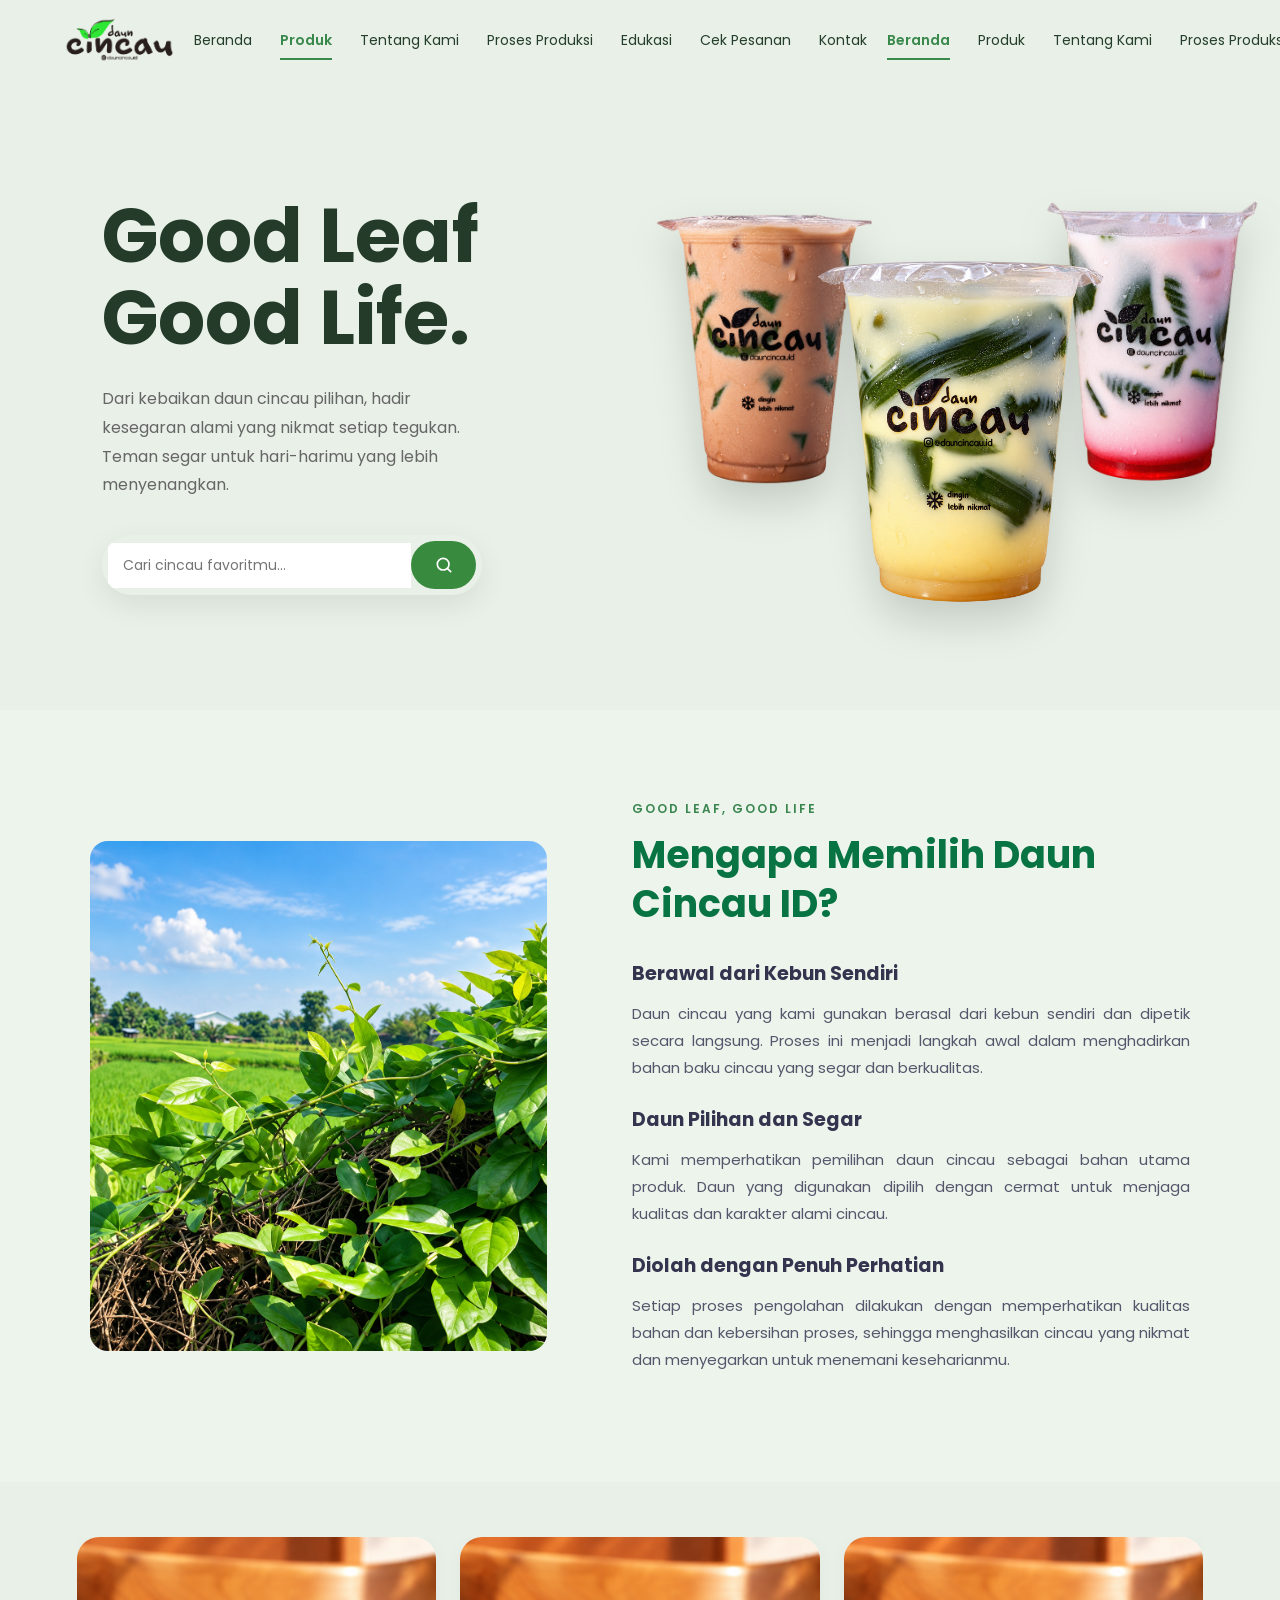
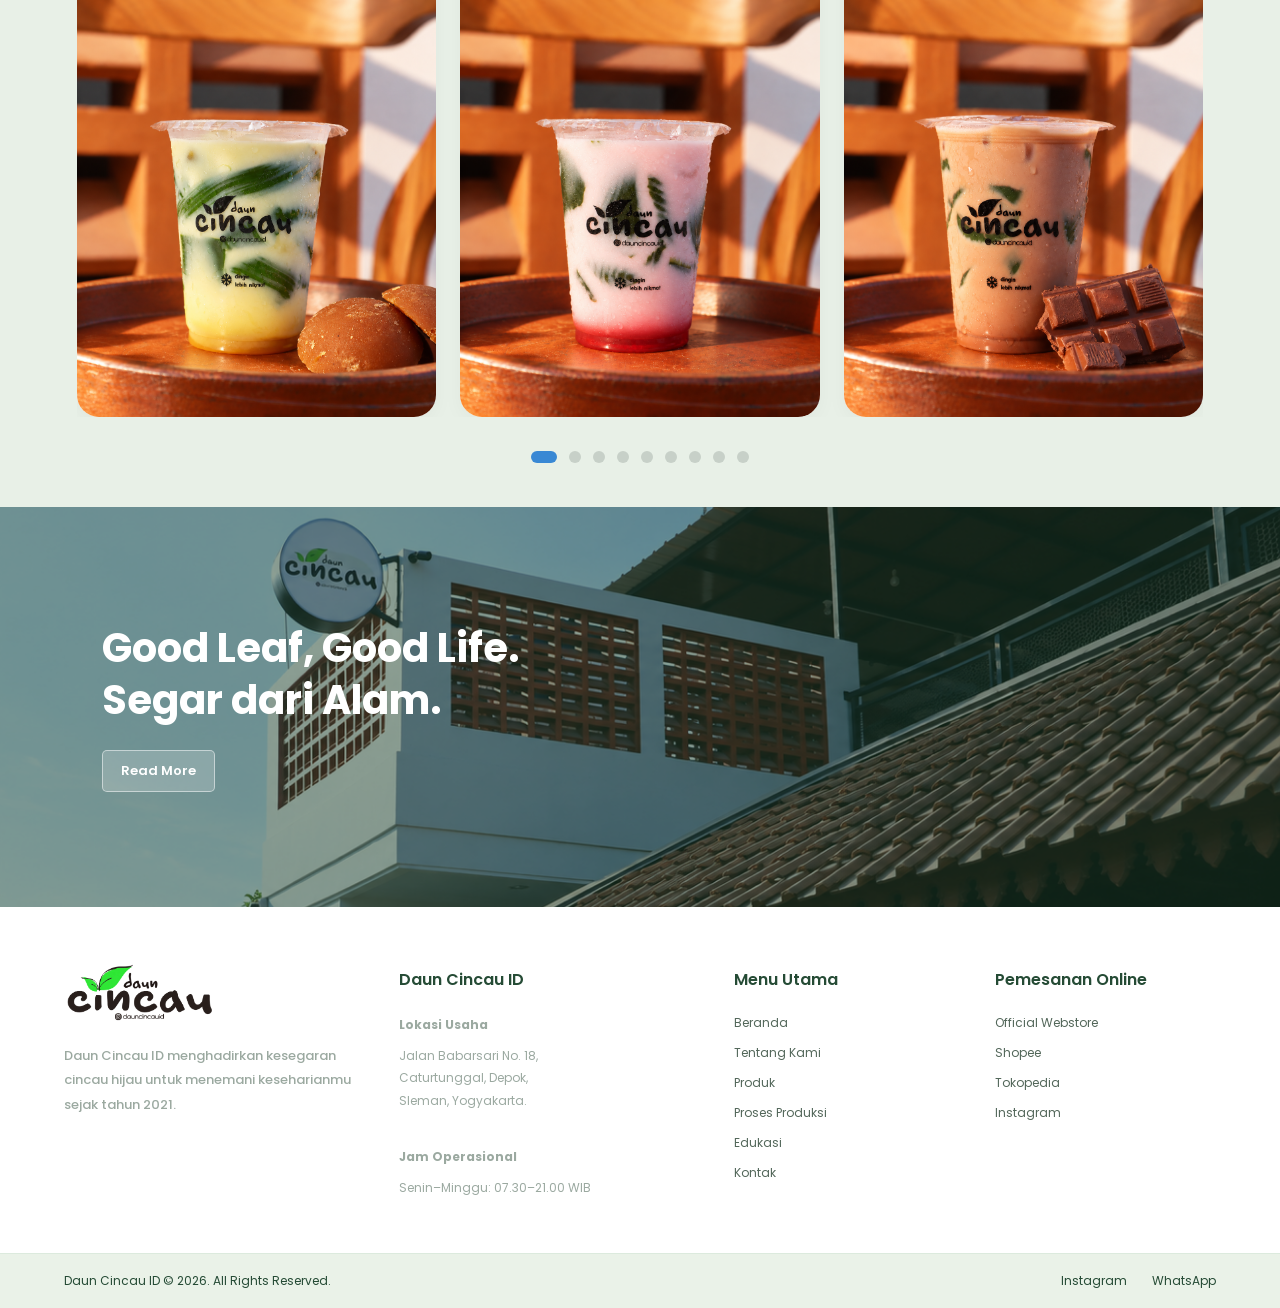
==== commit 6d28abc6: "Merge branch 'produksiCincau' into main" ====
--- a/index.html
+++ b/index.html
@@ -38,6 +38,27 @@
           <li><a href="cek-pesanan.html">Cek Pesanan</a></li>
           <li><a href="kontak.html">Kontak</a></li>
       </ul>
+    <!-- MENU NAVIGASI -->
+    <ul class="menu">
+      <li>
+        <a href="index.html" class="active">Beranda</a>
+      </li>
+      <li>
+        <a href="produk.html">Produk</a>
+      </li>
+      <li>
+        <a href="tentangKami/tentang.html">Tentang Kami</a>
+      </li>
+      <li>
+        <a href="produksiCincau/produksi.html">Proses Produksi</a>
+      </li>
+      <li>
+        <a href="edukasiCincau/edukasi.html">Edukasi</a>
+      </li>
+      <li>
+        <a href="kontak.html">Kontak</a>
+      </li>
+    </ul>
 
     <!-- INSTAGRAM -->
     <div class="navbar-actions">
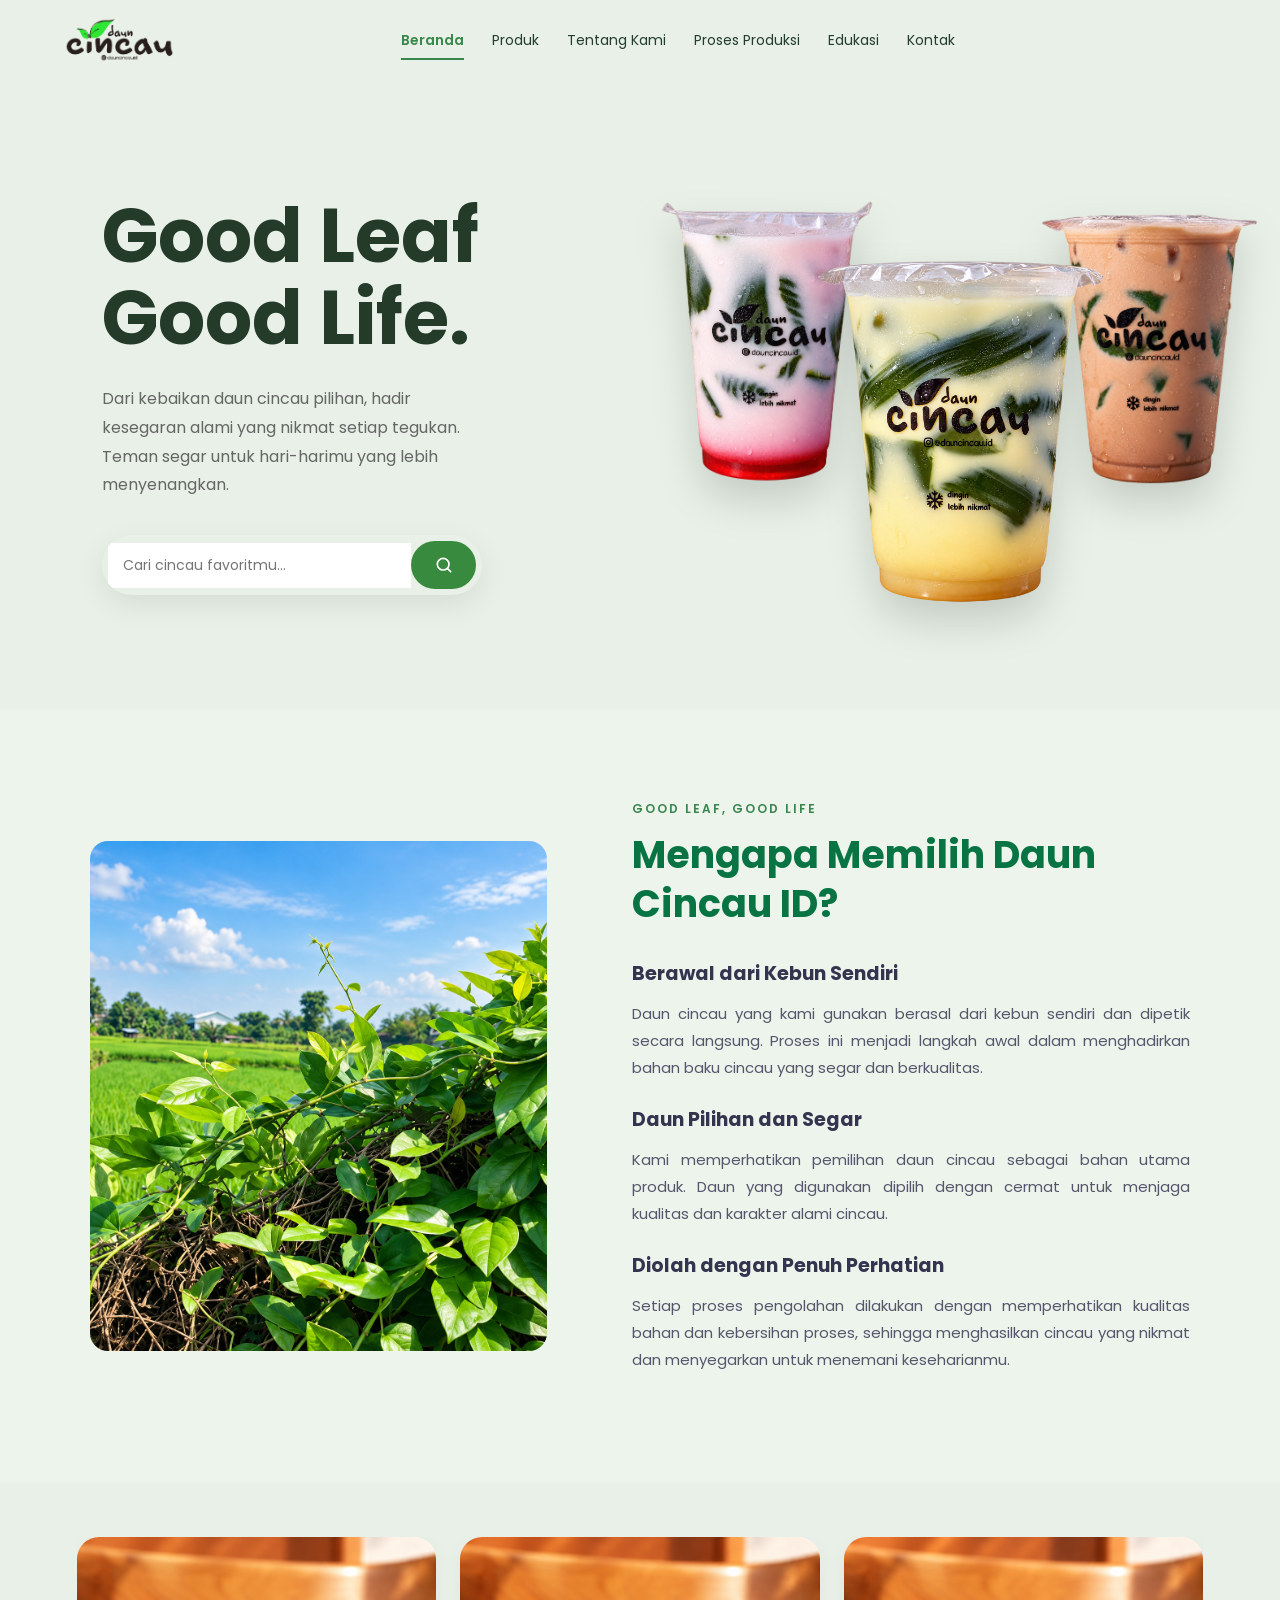
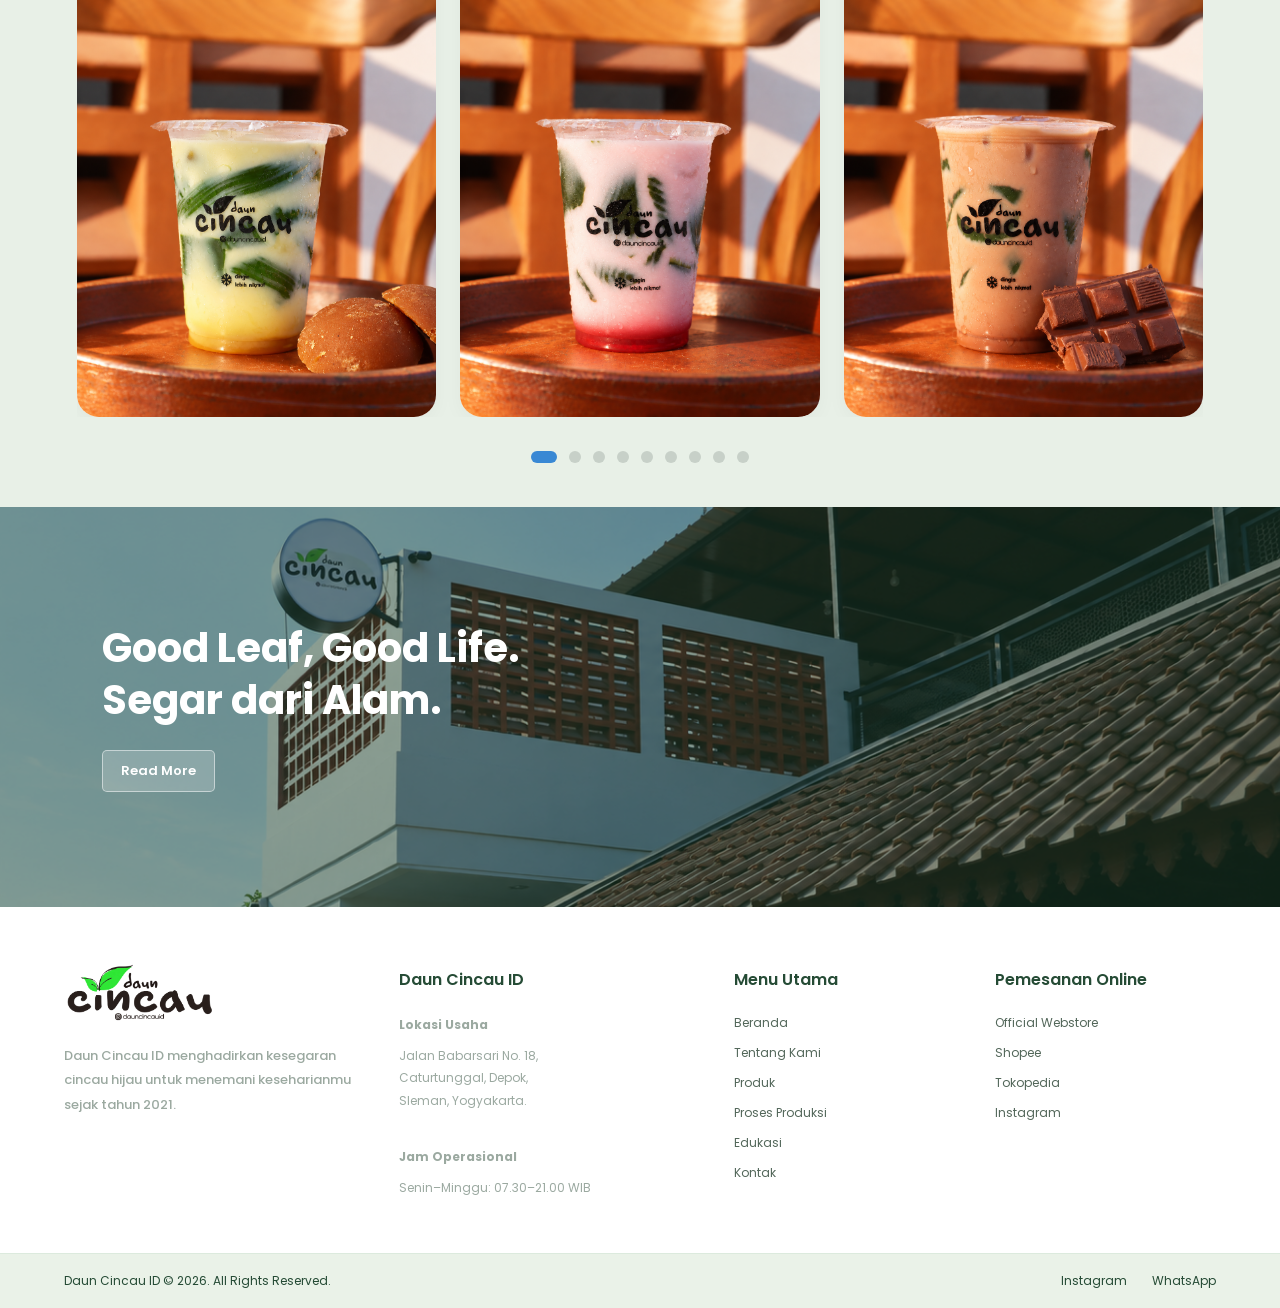
==== commit 744f72fd: "kontak" ====
--- a/index.html
+++ b/index.html
@@ -29,15 +29,6 @@
       </a>
     </div>
 
-        <ul class="menu">
-          <li><a href="index.html">Beranda</a></li>
-          <li><a href="produk.html" class="active">Produk</a></li>
-          <li><a href="tentangKami/tentang.html">Tentang Kami</a></li>
-          <li><a href="produksiCincau/produksi.html">Proses Produksi</a></li>
-          <li><a href="edukasiCincau/edukasi.html">Edukasi</a></li>
-          <li><a href="cek-pesanan.html">Cek Pesanan</a></li>
-          <li><a href="kontak.html">Kontak</a></li>
-      </ul>
     <!-- MENU NAVIGASI -->
     <ul class="menu">
       <li>
@@ -56,7 +47,7 @@
         <a href="edukasiCincau/edukasi.html">Edukasi</a>
       </li>
       <li>
-        <a href="kontak.html">Kontak</a>
+        <a href="kontak/kontak.html">Kontak</a>
       </li>
     </ul>
 
@@ -112,9 +103,9 @@
       </div>
 
       <div class="hero-image">
-        <img class="product product2" src="picture/cincauMinumCoklat.png" />
-        <img class="product product3" src="picture/cincauMinumOriginal.png" />
-        <img class="product product4" src="picture/cincauMinumFrambozen.png" />
+        <img class="product product2" src="picture/produkcincau2.png" />
+        <img class="product product3" src="picture/produkcincau3.png" />
+        <img class="product product4" src="picture/produkcincau4.png" />
       </div>
     </section>
 
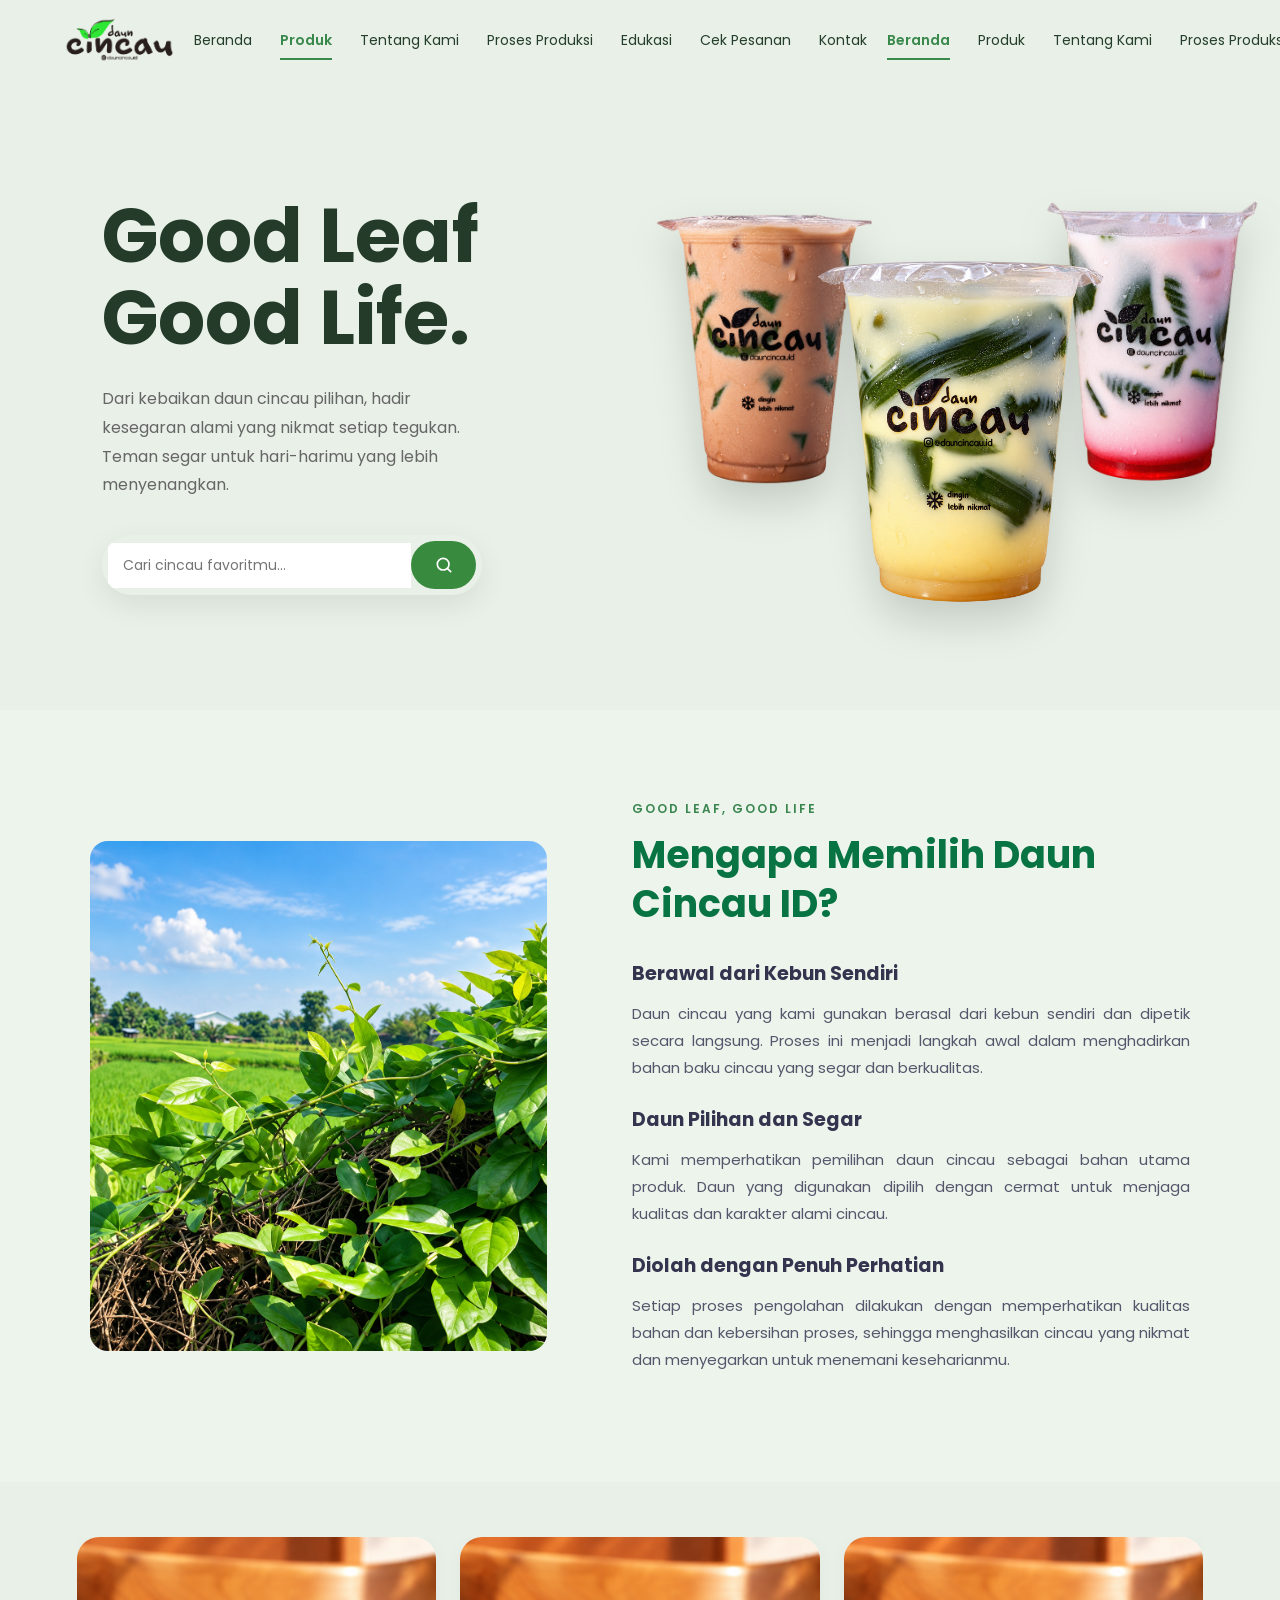
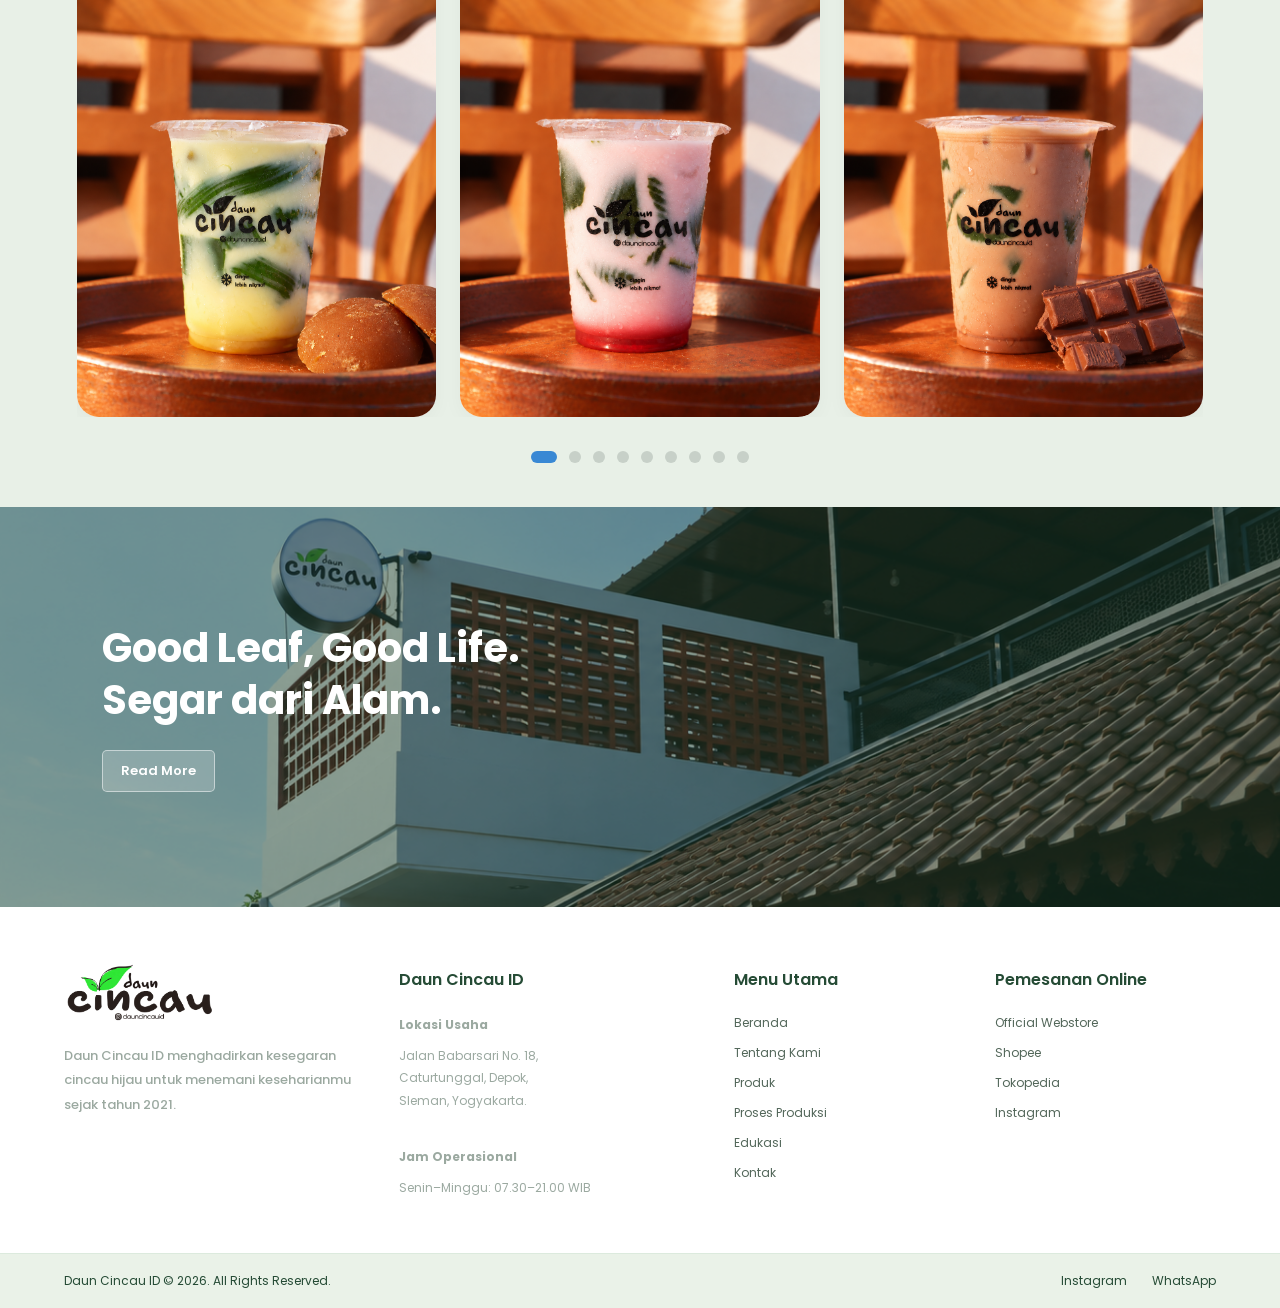
==== commit e5b22497: "Merge branch 'main' of https://github.com/aleale-23/dauncincaustarter into kontak" ====
--- a/index.html
+++ b/index.html
@@ -29,6 +29,15 @@
       </a>
     </div>
 
+        <ul class="menu">
+          <li><a href="index.html">Beranda</a></li>
+          <li><a href="produk.html" class="active">Produk</a></li>
+          <li><a href="tentangKami/tentang.html">Tentang Kami</a></li>
+          <li><a href="produksiCincau/produksi.html">Proses Produksi</a></li>
+          <li><a href="edukasiCincau/edukasi.html">Edukasi</a></li>
+          <li><a href="cek-pesanan.html">Cek Pesanan</a></li>
+          <li><a href="kontak.html">Kontak</a></li>
+      </ul>
     <!-- MENU NAVIGASI -->
     <ul class="menu">
       <li>
@@ -103,9 +112,9 @@
       </div>
 
       <div class="hero-image">
-        <img class="product product2" src="picture/produkcincau2.png" />
-        <img class="product product3" src="picture/produkcincau3.png" />
-        <img class="product product4" src="picture/produkcincau4.png" />
+        <img class="product product2" src="picture/cincauMinumCoklat.png" />
+        <img class="product product3" src="picture/cincauMinumOriginal.png" />
+        <img class="product product4" src="picture/cincauMinumFrambozen.png" />
       </div>
     </section>
 
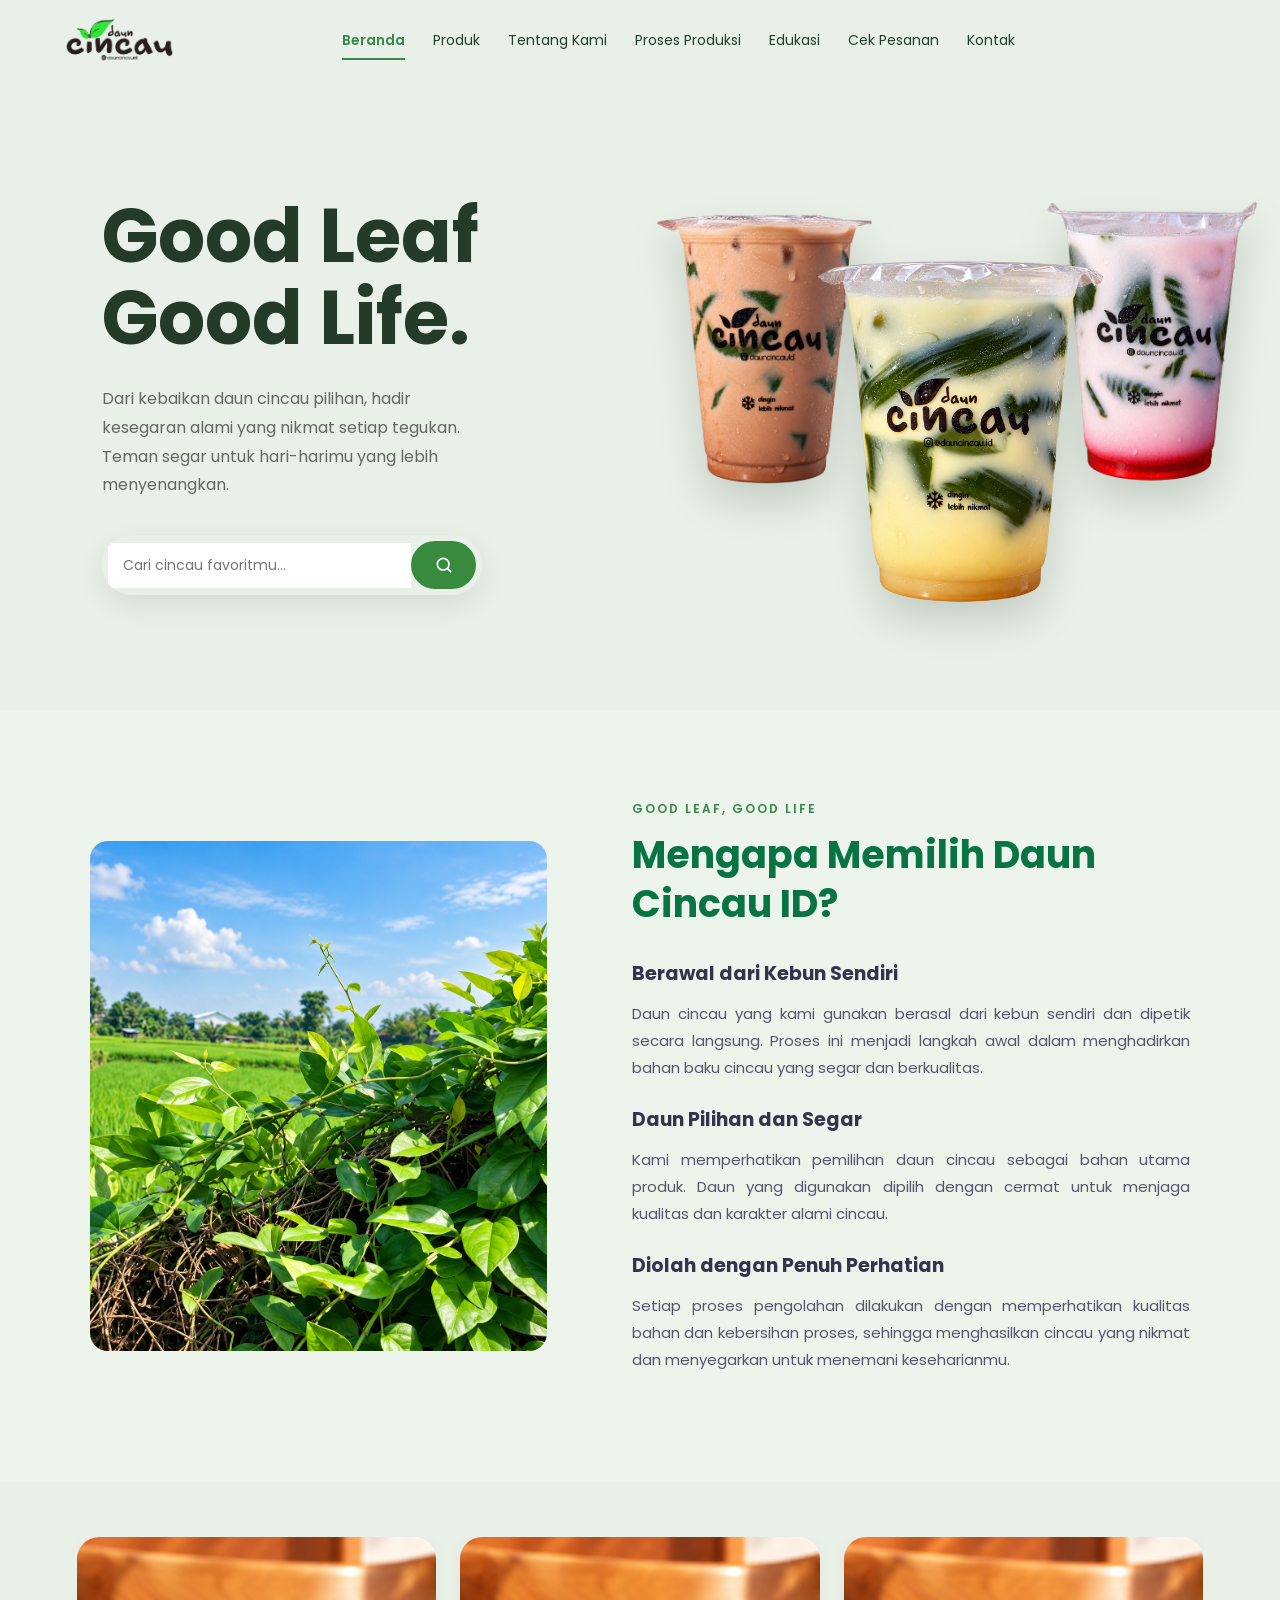
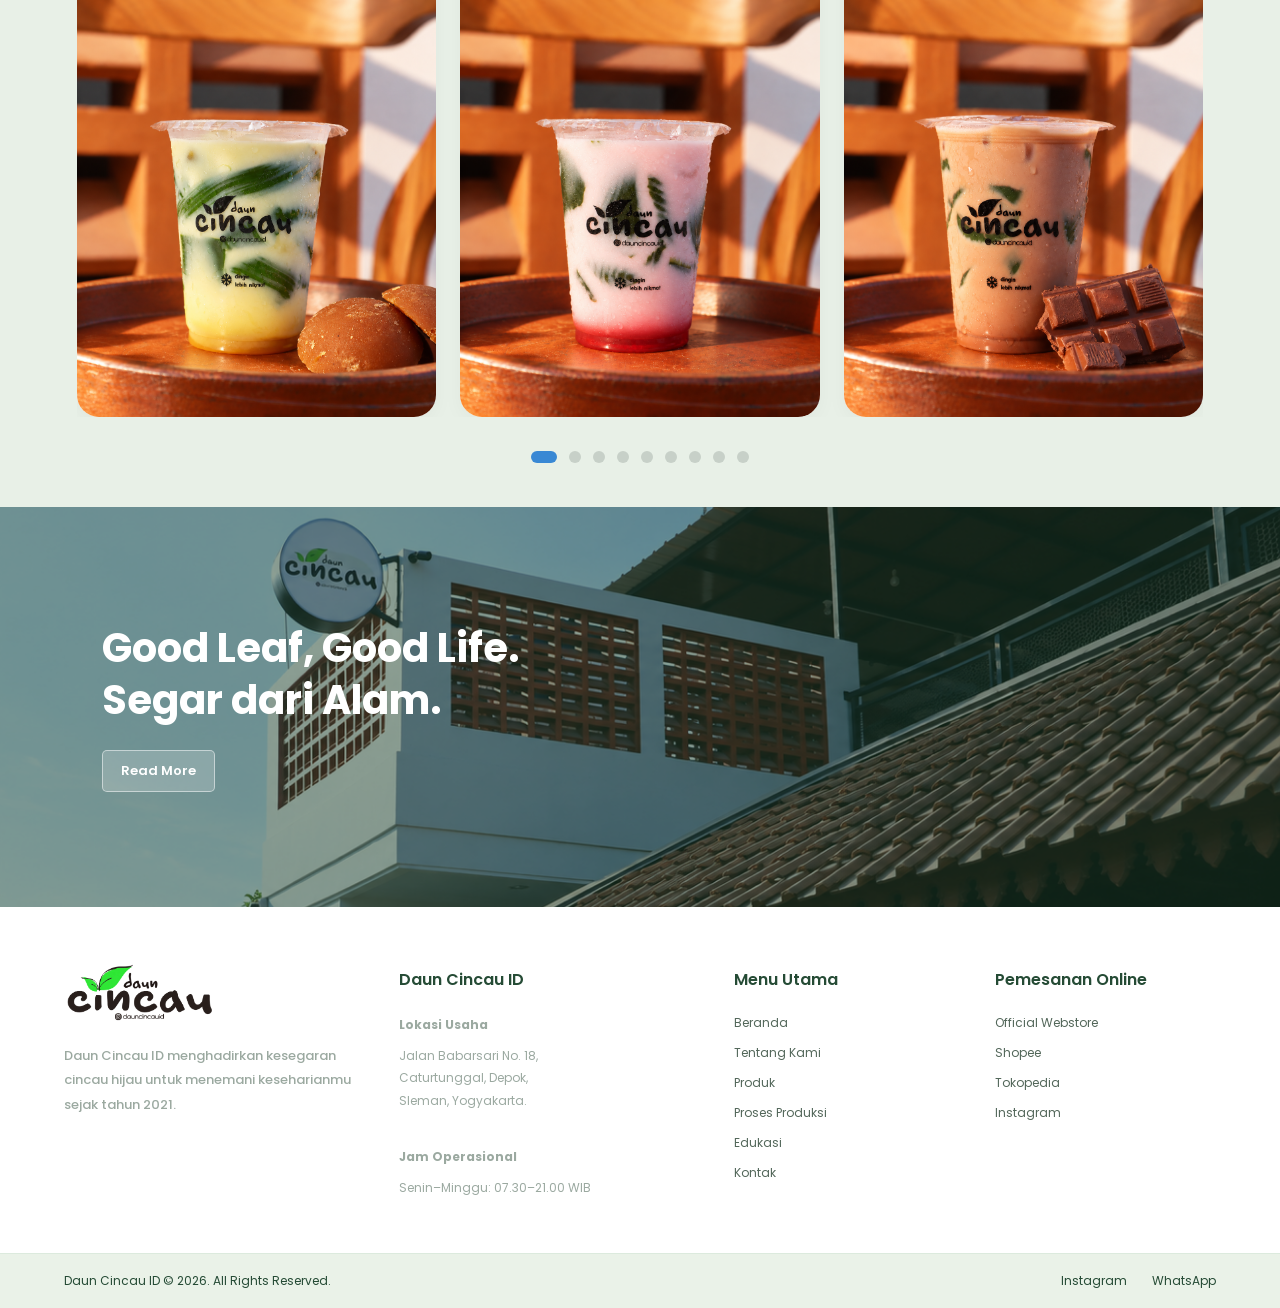
==== commit 1aeca512: "perubahan index" ====
--- a/index.html
+++ b/index.html
@@ -28,16 +28,6 @@
         />
       </a>
     </div>
-
-        <ul class="menu">
-          <li><a href="index.html">Beranda</a></li>
-          <li><a href="produk.html" class="active">Produk</a></li>
-          <li><a href="tentangKami/tentang.html">Tentang Kami</a></li>
-          <li><a href="produksiCincau/produksi.html">Proses Produksi</a></li>
-          <li><a href="edukasiCincau/edukasi.html">Edukasi</a></li>
-          <li><a href="cek-pesanan.html">Cek Pesanan</a></li>
-          <li><a href="kontak.html">Kontak</a></li>
-      </ul>
     <!-- MENU NAVIGASI -->
     <ul class="menu">
       <li>
@@ -54,6 +44,9 @@
       </li>
       <li>
         <a href="edukasiCincau/edukasi.html">Edukasi</a>
+      </li>
+      <li>
+        <a href="cek-pesanan.html">Cek Pesanan</a>
       </li>
       <li>
         <a href="kontak/kontak.html">Kontak</a>
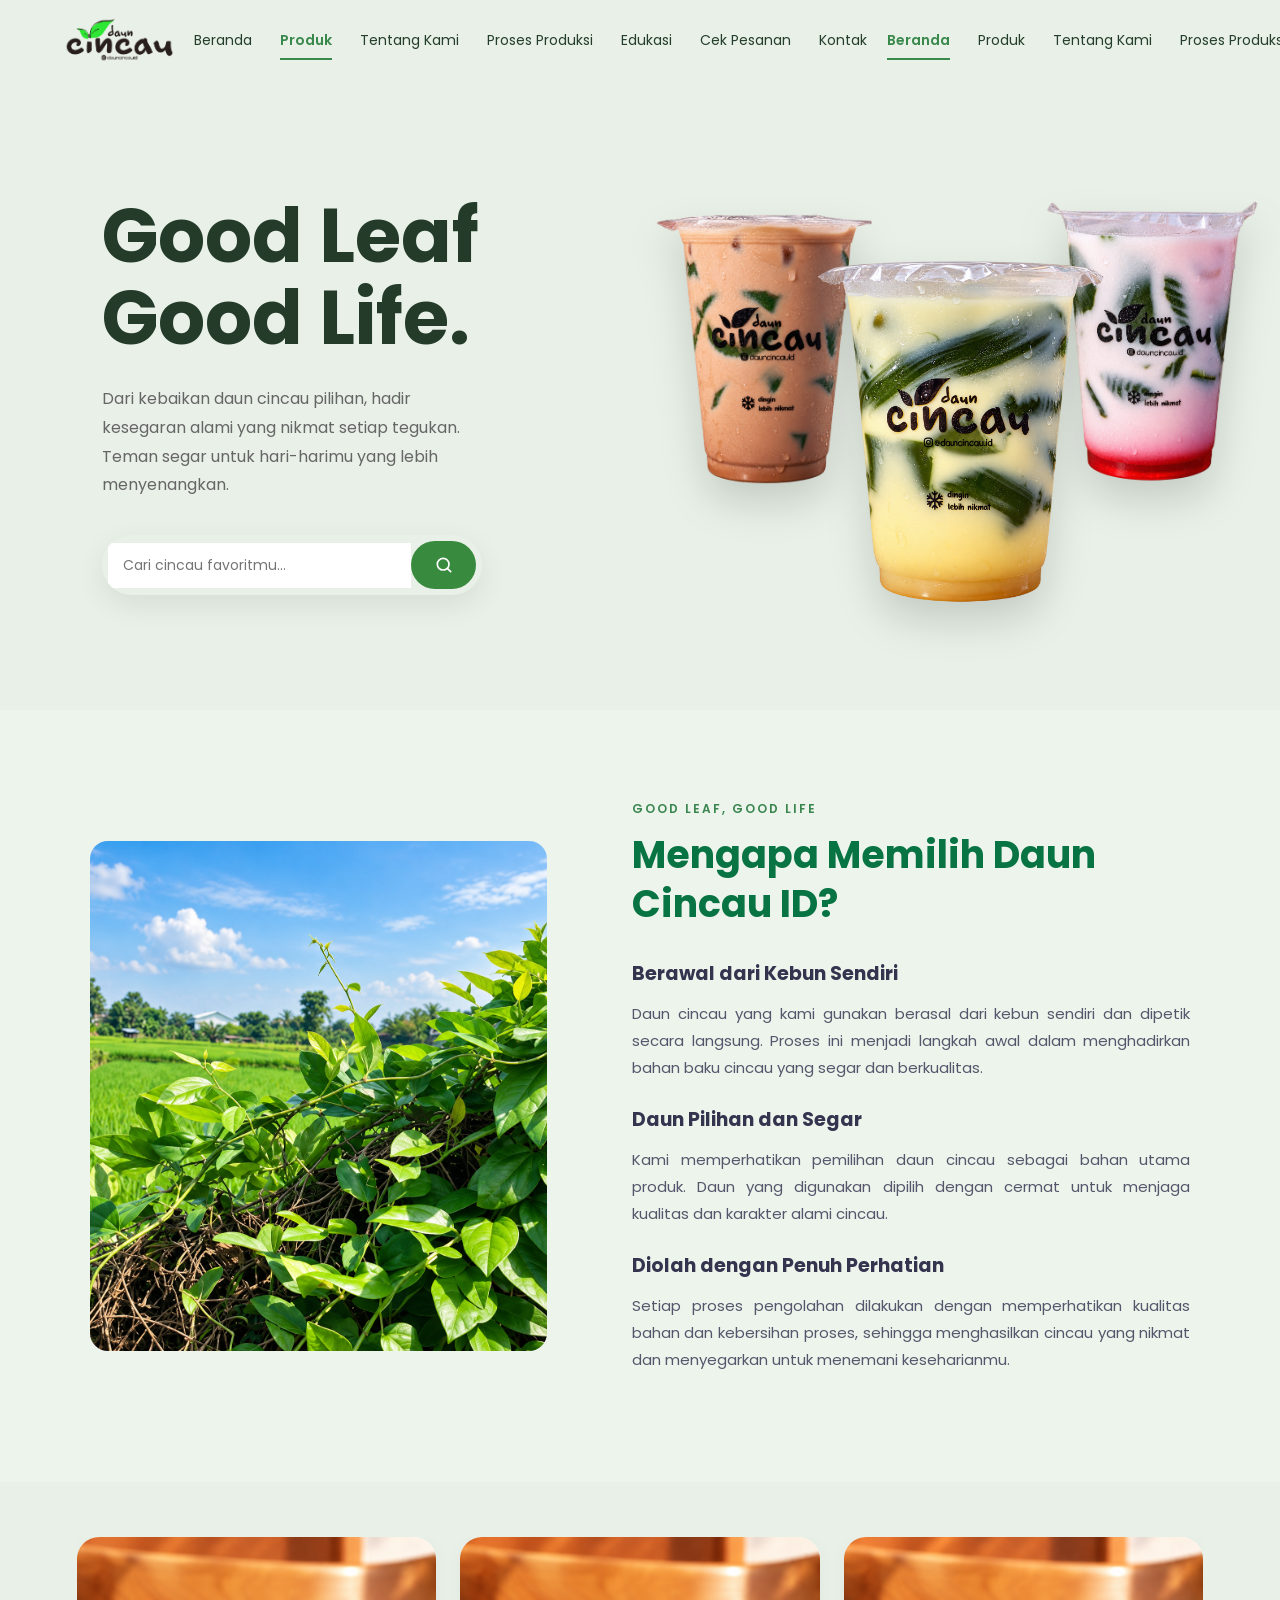
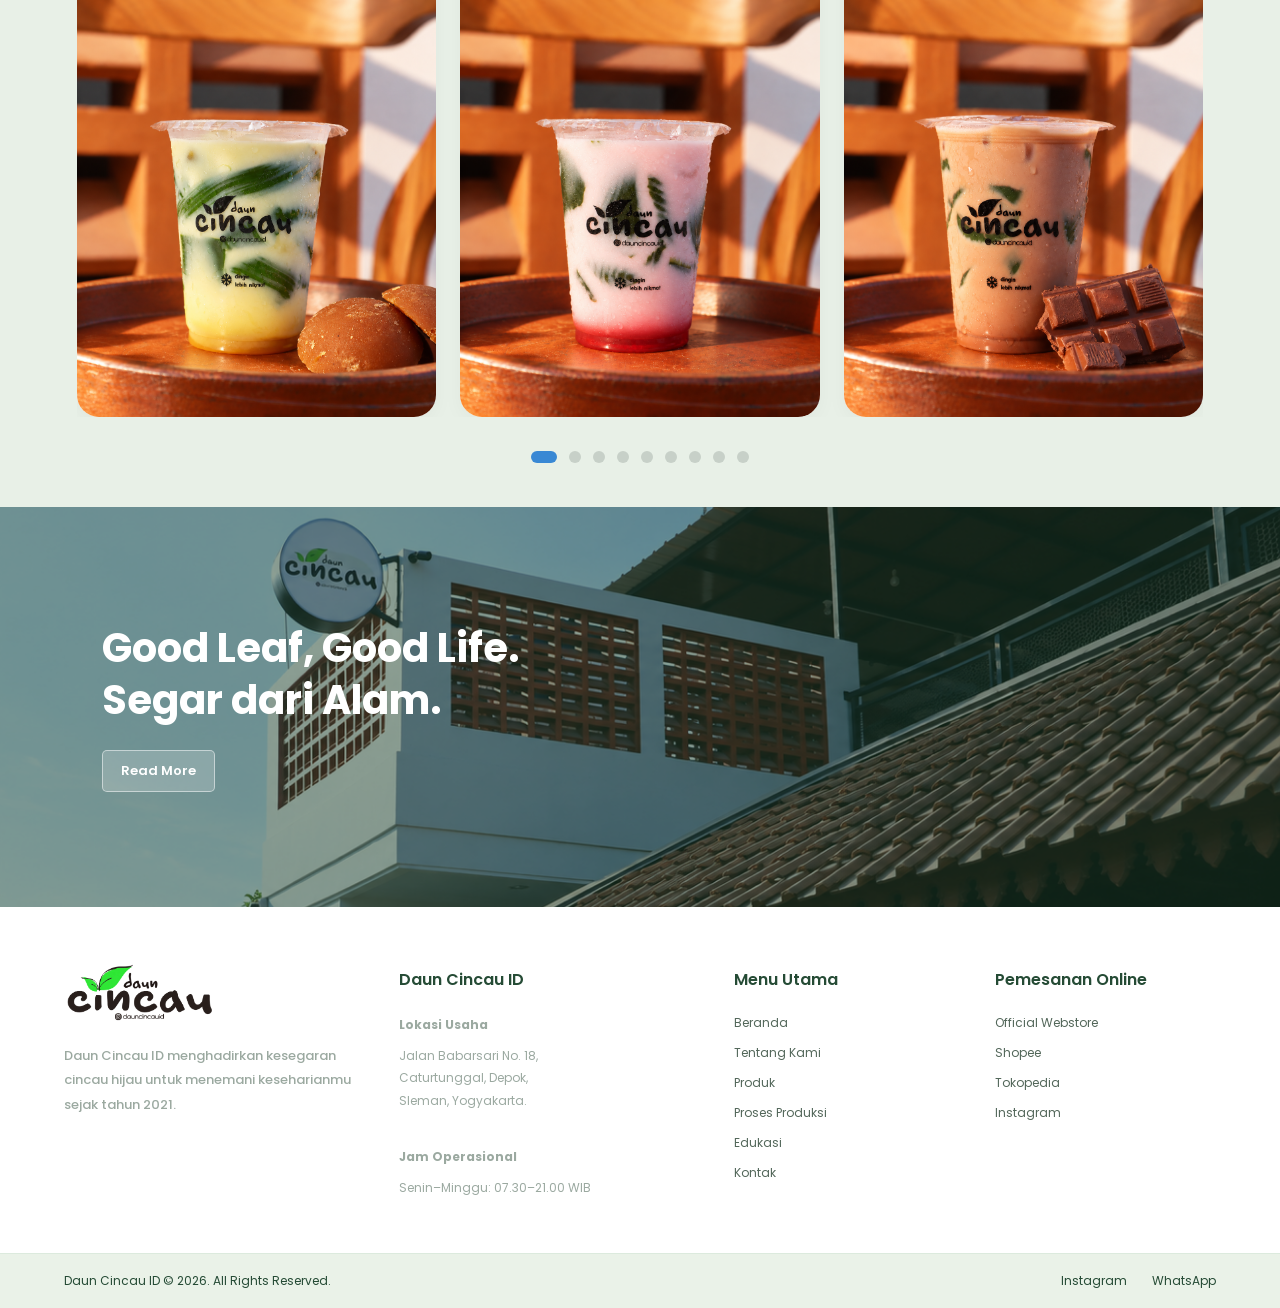
==== commit f95b9cfe: "Merge pull request #50 from aleale-23/main ubah index" ====
--- a/index.html
+++ b/index.html
@@ -28,6 +28,16 @@
         />
       </a>
     </div>
+
+        <ul class="menu">
+          <li><a href="index.html">Beranda</a></li>
+          <li><a href="produk.html" class="active">Produk</a></li>
+          <li><a href="tentangKami/tentang.html">Tentang Kami</a></li>
+          <li><a href="produksiCincau/produksi.html">Proses Produksi</a></li>
+          <li><a href="edukasiCincau/edukasi.html">Edukasi</a></li>
+          <li><a href="cek-pesanan.html">Cek Pesanan</a></li>
+          <li><a href="kontak.html">Kontak</a></li>
+      </ul>
     <!-- MENU NAVIGASI -->
     <ul class="menu">
       <li>
@@ -46,10 +56,7 @@
         <a href="edukasiCincau/edukasi.html">Edukasi</a>
       </li>
       <li>
-        <a href="cek-pesanan.html">Cek Pesanan</a>
-      </li>
-      <li>
-        <a href="kontak/kontak.html">Kontak</a>
+        <a href="kontak.html">Kontak</a>
       </li>
     </ul>
 
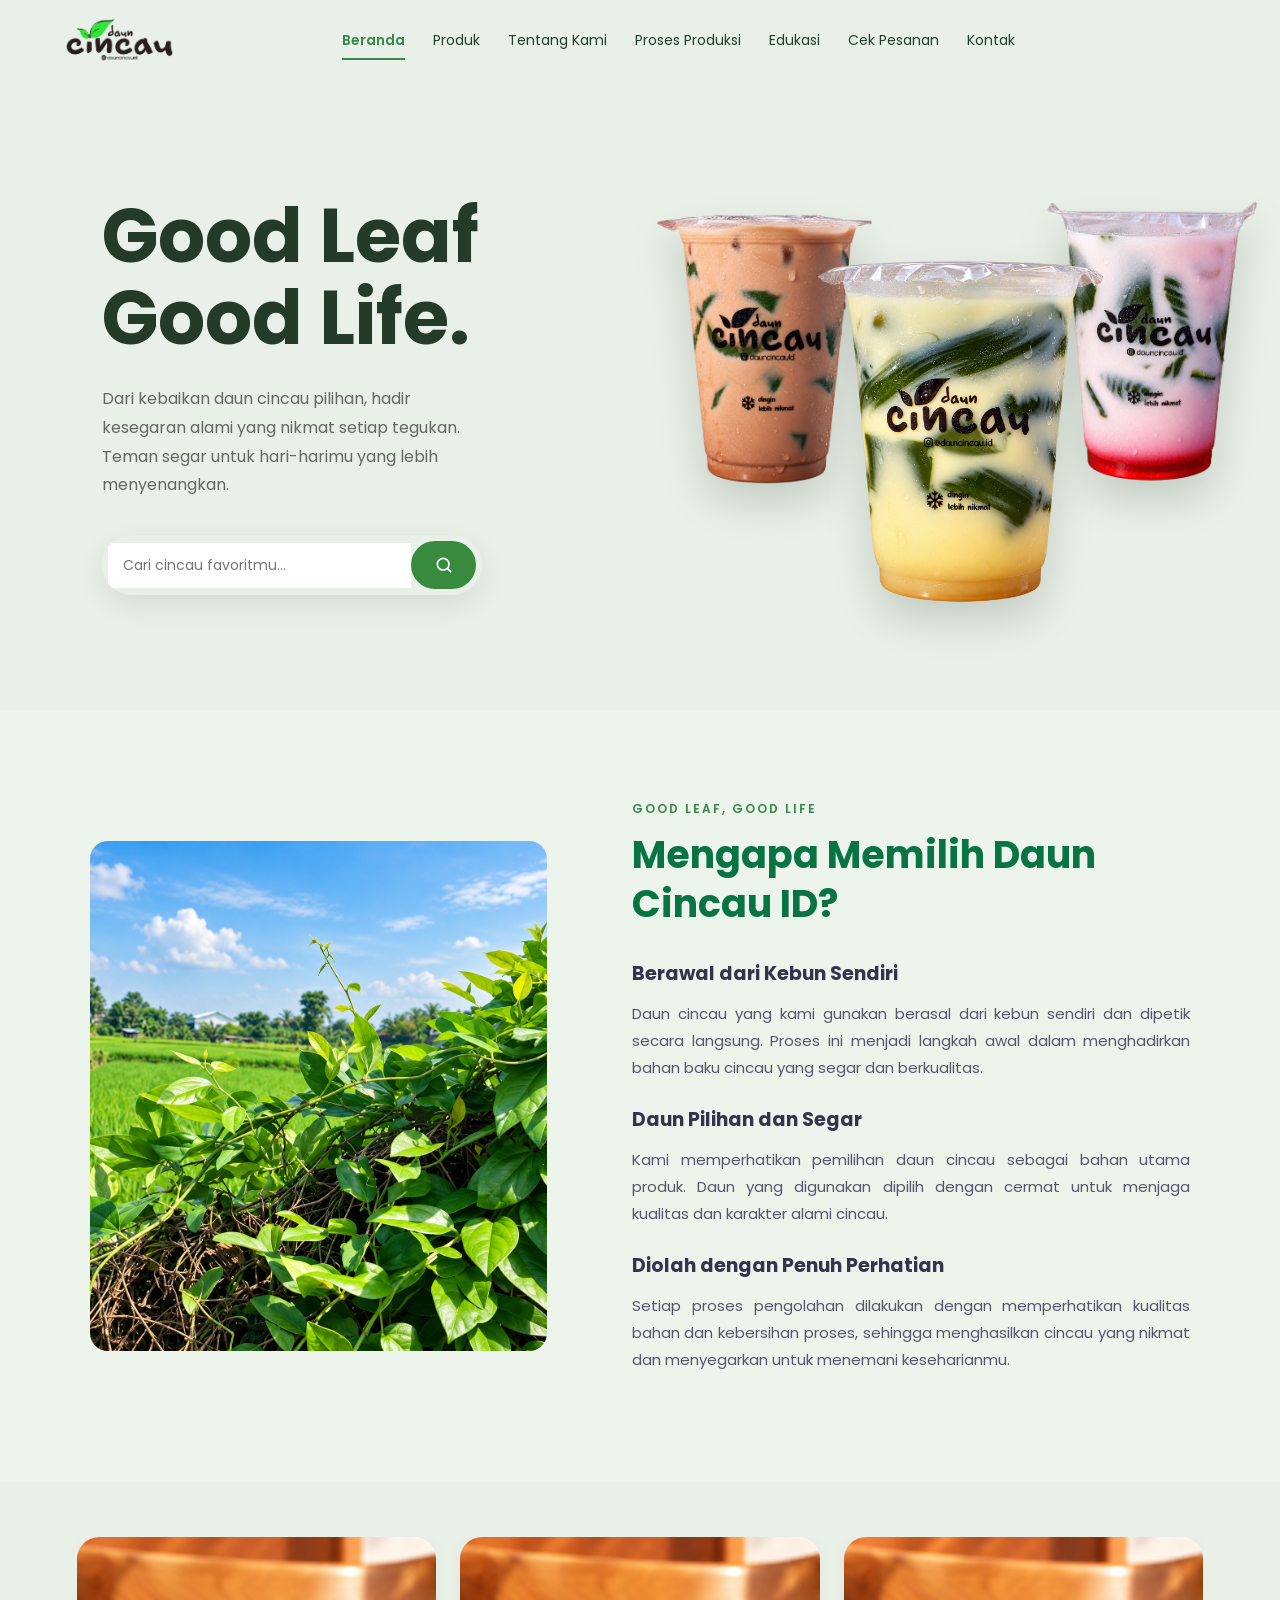
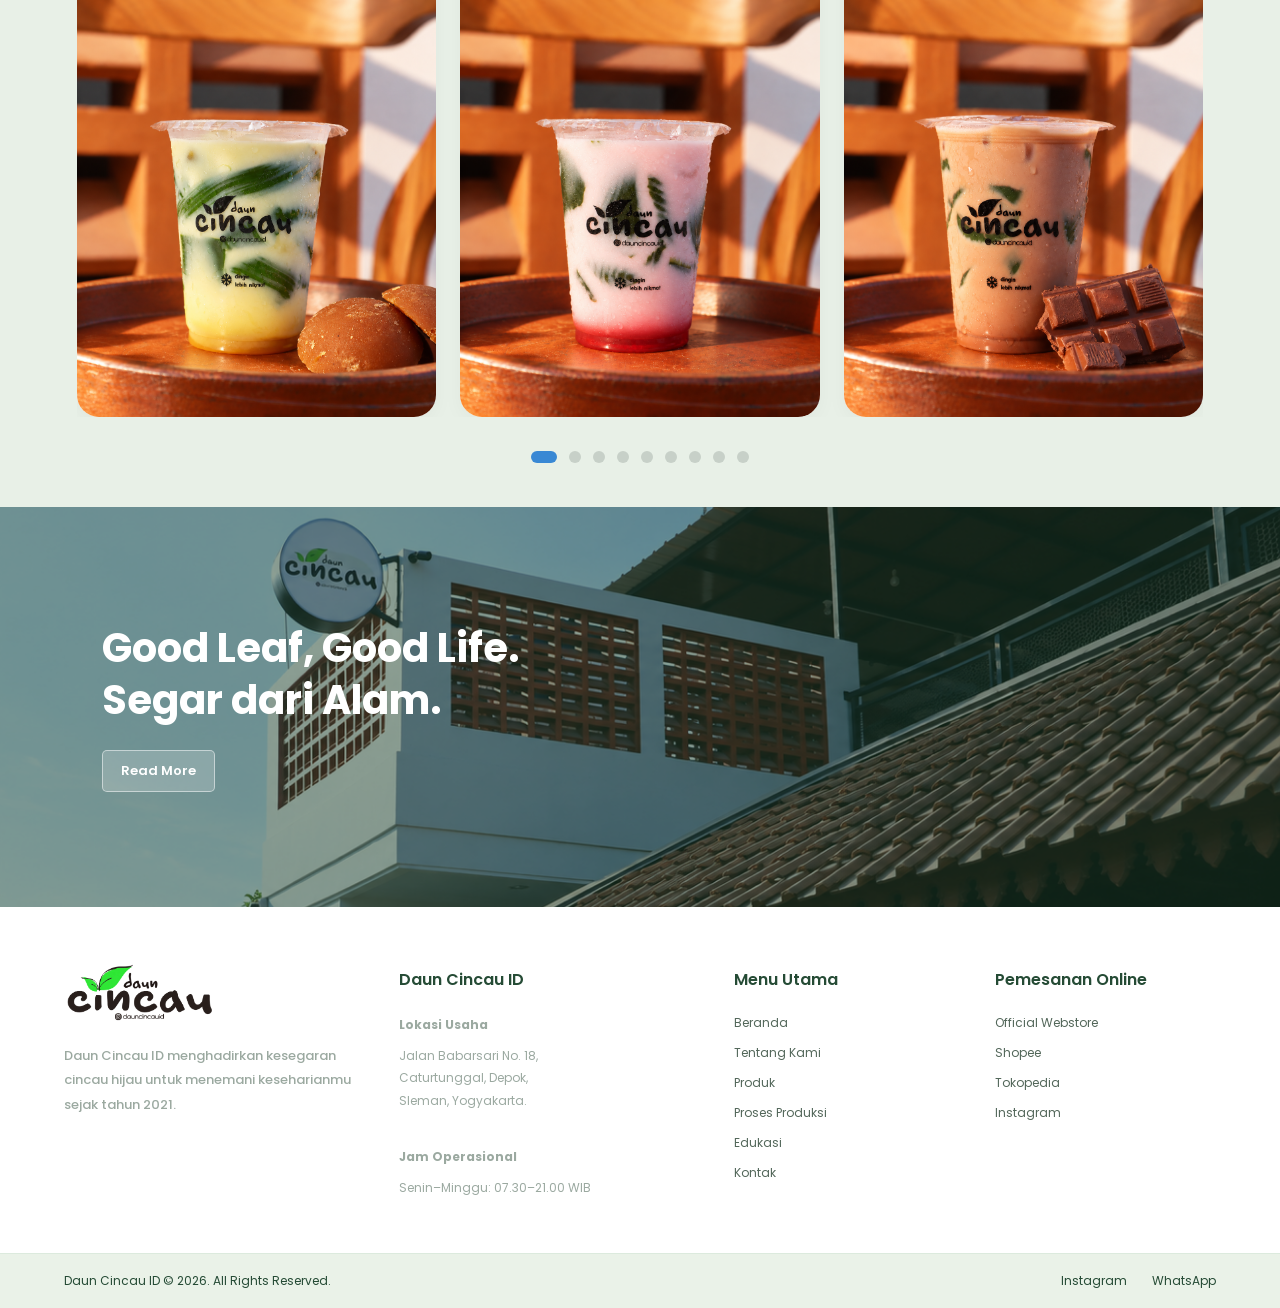
==== commit 5b253388: "Merge pull request #49 from aleale-23/kontak Kontak" ====
--- a/index.html
+++ b/index.html
@@ -28,16 +28,6 @@
         />
       </a>
     </div>
-
-        <ul class="menu">
-          <li><a href="index.html">Beranda</a></li>
-          <li><a href="produk.html" class="active">Produk</a></li>
-          <li><a href="tentangKami/tentang.html">Tentang Kami</a></li>
-          <li><a href="produksiCincau/produksi.html">Proses Produksi</a></li>
-          <li><a href="edukasiCincau/edukasi.html">Edukasi</a></li>
-          <li><a href="cek-pesanan.html">Cek Pesanan</a></li>
-          <li><a href="kontak.html">Kontak</a></li>
-      </ul>
     <!-- MENU NAVIGASI -->
     <ul class="menu">
       <li>
@@ -56,7 +46,10 @@
         <a href="edukasiCincau/edukasi.html">Edukasi</a>
       </li>
       <li>
-        <a href="kontak.html">Kontak</a>
+        <a href="cek-pesanan.html">Cek Pesanan</a>
+      </li>
+      <li>
+        <a href="kontak/kontak.html">Kontak</a>
       </li>
     </ul>
 
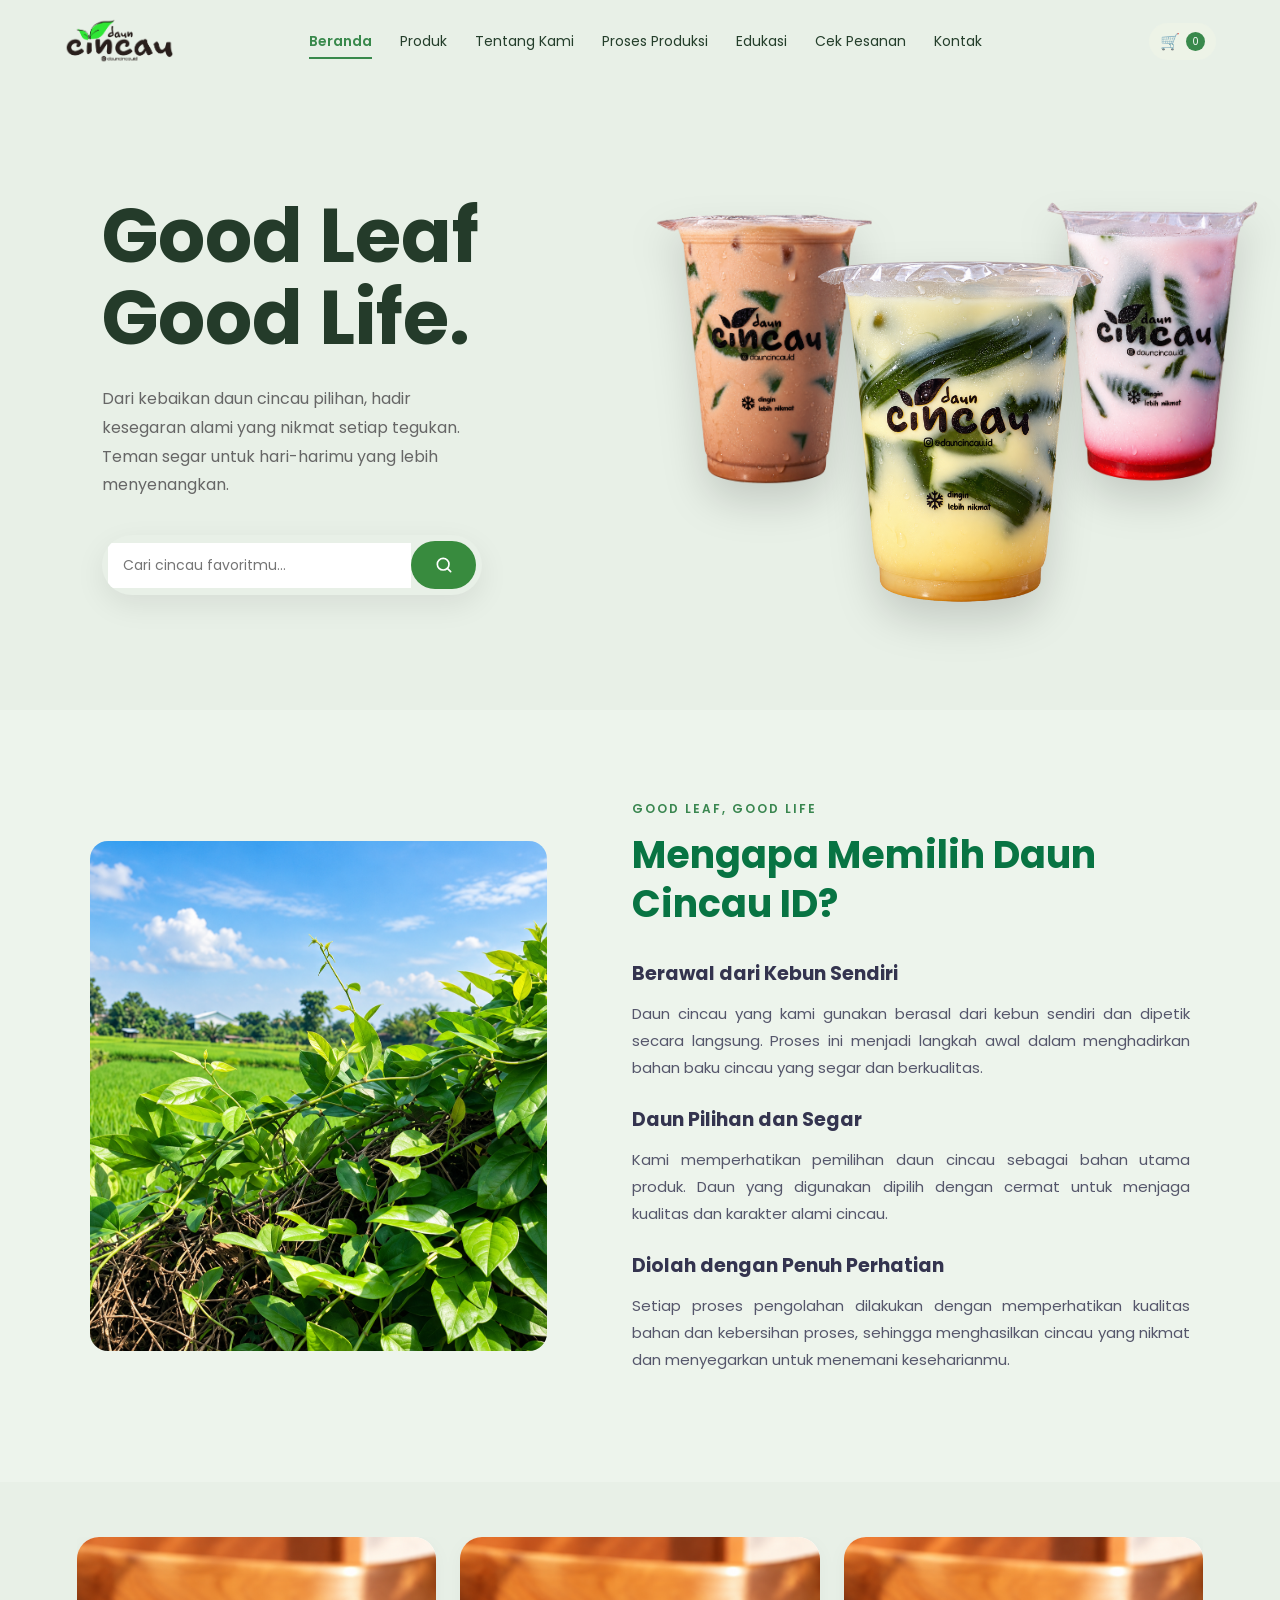
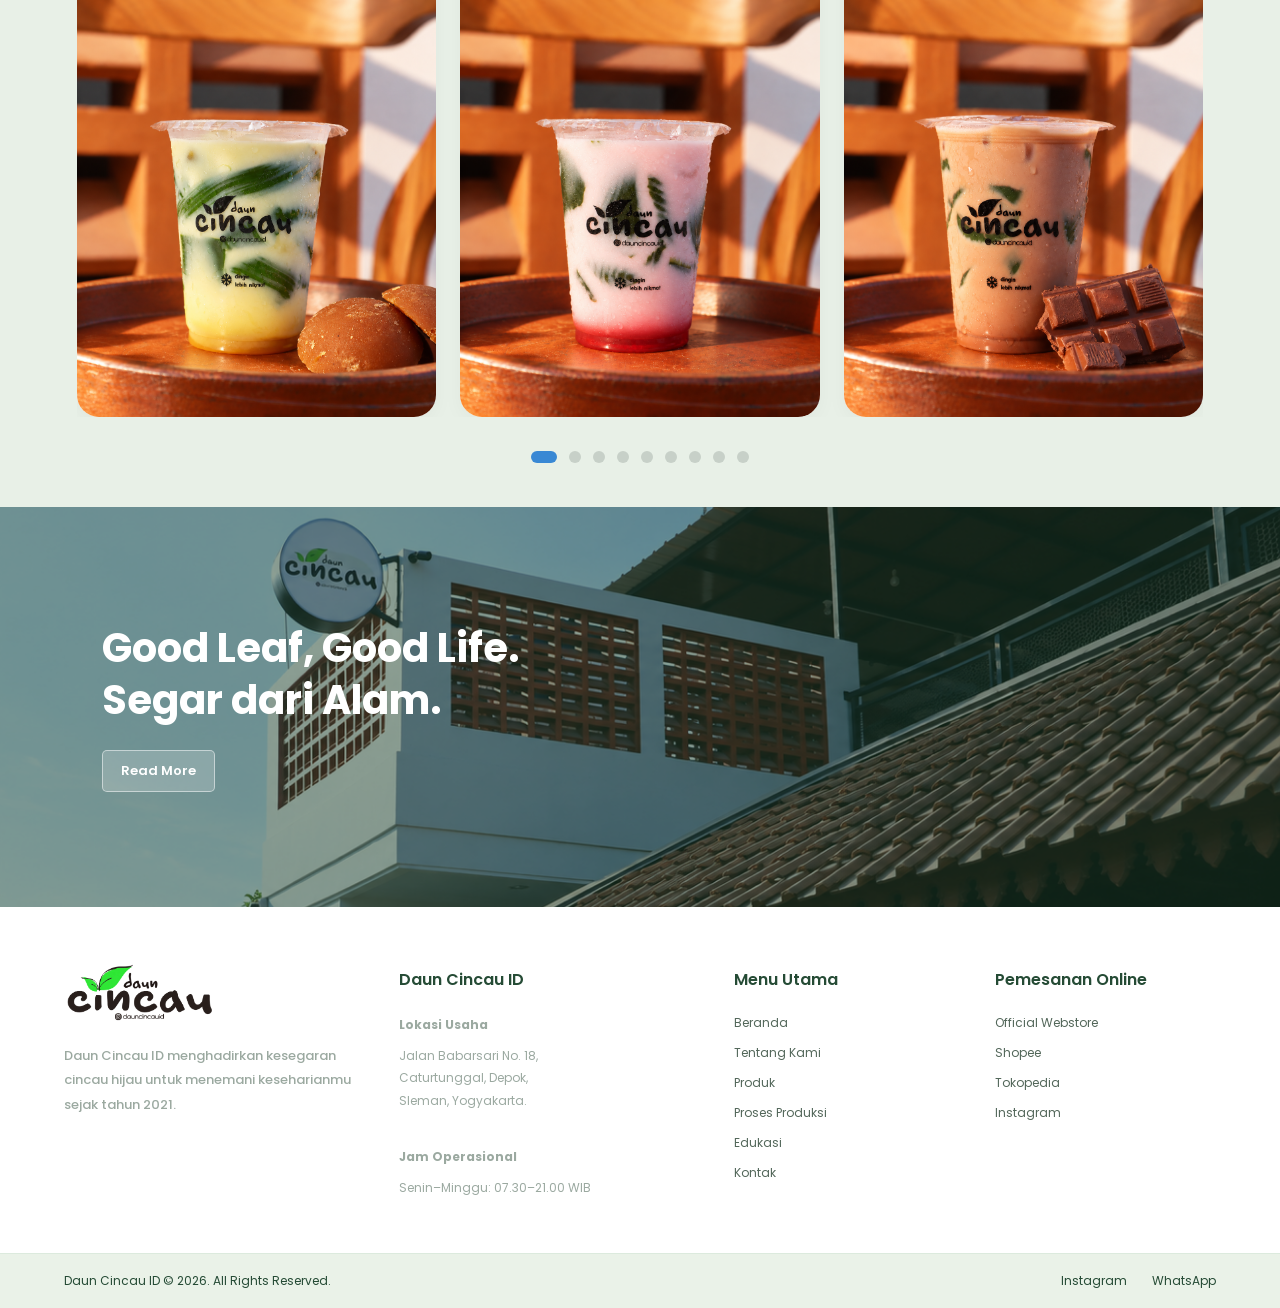
==== commit 0760d905: "Merapikan navbar dan ikon keranjang tiap halaman" ====
--- a/index.html
+++ b/index.html
@@ -6,6 +6,7 @@
     <title>Farmest - Investing in Farm</title>
 
     <link rel="stylesheet" href="style.css" />
+    <link rel="stylesheet" href="navbar.css">
 
     <link
       href="https://fonts.googleapis.com/css2?family=Playfair+Display:wght@600;700&family=Poppins:wght@300;400;500;600&display=swap"
@@ -22,48 +23,36 @@
     <!-- LOGO -->
     <div class="logo">
       <a href="index.html">
-        <img
-          src="picture/logodauncincauid.png"
-          alt="Logo Daun Cincau ID"
-        />
+        <img src="picture/logodauncincauid.png"
+             alt="Logo Daun Cincau ID">
       </a>
     </div>
+
     <!-- MENU NAVIGASI -->
     <ul class="menu">
-      <li>
-        <a href="index.html" class="active">Beranda</a>
-      </li>
-      <li>
-        <a href="produk.html">Produk</a>
-      </li>
-      <li>
-        <a href="tentangKami/tentang.html">Tentang Kami</a>
-      </li>
-      <li>
-        <a href="produksiCincau/produksi.html">Proses Produksi</a>
-      </li>
-      <li>
-        <a href="edukasiCincau/edukasi.html">Edukasi</a>
-      </li>
-      <li>
-        <a href="cek-pesanan.html">Cek Pesanan</a>
-      </li>
-      <li>
-        <a href="kontak/kontak.html">Kontak</a>
-      </li>
+      <li><a href="index.html" class="active">Beranda</a></li>
+      <li><a href="produk.html">Produk</a></li>
+      <li><a href="tentangKami/tentang.html">Tentang Kami</a></li>
+      <li><a href="produksiCincau/produksi.html">Proses Produksi</a></li>
+      <li><a href="edukasiCincau/edukasi.html">Edukasi</a></li>
+      <li><a href="cek-pesanan.html">Cek Pesanan</a></li>
+      <li><a href="kontak/kontak.html">Kontak</a></li>
     </ul>
 
-    <!-- INSTAGRAM -->
-    <div class="navbar-actions">
-      <a
-        href="https://www.instagram.com/dauncincauid/"
-        class="header-instagram"
-        target="_blank"
-        rel="noopener noreferrer"
-        aria-label="Instagram Daun Cincau ID"
-      >
-      </a>
-    </div>
+    <!-- AKSI KANAN: KERANJANG -->
+      <div class="navbar-actions">
+
+          <button class="product-cart-trigger"
+                  id="openCart"
+                  type="button"
+                  aria-label="Buka keranjang">
+
+              <span class="cart-icon">🛒</span>
+              <span class="cart-count" id="cartCount">0</span>
+
+          </button>
+
+      </div>
 
   </nav>
 </header>
--- a/navbar.css
+++ b/navbar.css
@@ -0,0 +1,215 @@
+
+/* ==========================================
+   GLOBAL NAVBAR - DAUN CINCAU ID
+   ========================================== */
+
+header {
+    position: fixed;
+    top: 0;
+    left: 0;
+    width: 100%;
+    z-index: 9999;
+    background: #e8f0e7;
+}
+
+header .navbar {
+    width: 90%;
+    max-width: 1440px;
+    min-height: 82px;
+    margin: 0 auto;
+    padding: 10px 0;
+
+    display: grid;
+    grid-template-columns: 120px minmax(0, 1fr) 110px;
+    align-items: center;
+    column-gap: 15px;
+
+    box-sizing: border-box;
+}
+
+/* LOGO */
+header .logo {
+    width: 120px;
+    display: flex;
+    align-items: center;
+    justify-content: flex-start;
+}
+
+header .logo a {
+    display: flex;
+    align-items: center;
+}
+
+header .logo img {
+    display: block;
+    width: 110px;
+    height: auto;
+    object-fit: contain;
+}
+
+/* MENU */
+header .menu {
+    display: flex;
+    justify-content: center;
+    align-items: center;
+
+    gap: clamp(12px, 1.7vw, 25px);
+
+    margin: 0;
+    padding: 0;
+    list-style: none;
+    white-space: nowrap;
+}
+
+header .menu li {
+    margin: 0;
+    padding: 0;
+    font-size: 14px;
+}
+
+header .menu li a {
+    display: inline-block;
+    position: relative;
+
+    font-family: "Poppins", sans-serif;
+    font-size: 13px;
+    font-weight: 400;
+
+    color: #243e2b;
+    text-decoration: none;
+    white-space: nowrap;
+}
+
+header .menu li a:hover,
+header .menu li a.active {
+    color: #39894c;
+}
+
+header .menu li a.active {
+    font-weight: 600;
+}
+
+header .menu li a.active::after {
+    content: "";
+    position: absolute;
+    left: 0;
+    bottom: -7px;
+
+    width: 100%;
+    height: 2px;
+    background: #39894c;
+}
+
+/* AKSI KANAN */
+header .navbar-actions {
+    width: 110px;
+
+    display: flex;
+    align-items: center;
+    justify-content: flex-end;
+    gap: 12px;
+}
+
+/* INSTAGRAM */
+header .header-instagram {
+    width: 26px;
+    height: 26px;
+
+    display: flex;
+    align-items: center;
+    justify-content: center;
+
+    color: #294b38;
+    text-decoration: none;
+    font-size: 25px;
+}
+
+/* KERANJANG */
+header .product-cart-trigger {
+    position: relative;
+
+    display: flex;
+    align-items: center;
+    justify-content: center;
+    gap: 6px;
+
+    min-width: 48px;
+    padding: 9px 11px;
+
+    background: #edf3e7;
+    color: #294b38;
+
+    border: none;
+    border-radius: 25px;
+    cursor: pointer;
+}
+
+header .product-cart-trigger:hover {
+    background: #dce9d4;
+    transform: none;
+}
+
+header .cart-count {
+    display: flex;
+    align-items: center;
+    justify-content: center;
+
+    min-width: 19px;
+    height: 19px;
+    padding: 0 4px;
+
+    border-radius: 50%;
+    background: #39894c;
+    color: white;
+
+    font-size: 10px;
+}
+
+/* RESPONSIVE */
+@media (max-width: 1150px) {
+    header .navbar {
+        width: 96%;
+        grid-template-columns: 95px minmax(0, 1fr) 100px;
+        column-gap: 8px;
+    }
+
+    header .logo {
+        width: 95px;
+    }
+
+    header .logo img {
+        width: 90px;
+    }
+
+    header .navbar-actions {
+        width: 100px;
+    }
+
+    header .menu {
+        gap: 11px;
+    }
+
+    header .menu li a {
+        font-size: 11px;
+    }
+}
+
+/* Pertahankan navbar agar tidak bertumpuk di layar kecil */
+@media (max-width: 900px) {
+    header .navbar {
+        width: 94%;
+        grid-template-columns: 85px minmax(0, 1fr) 90px;
+    }
+
+    header .menu {
+        gap: 7px;
+    }
+
+    header .menu li a {
+        font-size: 9px;
+    }
+
+    header .logo img {
+        width: 80px;
+    }
+}
